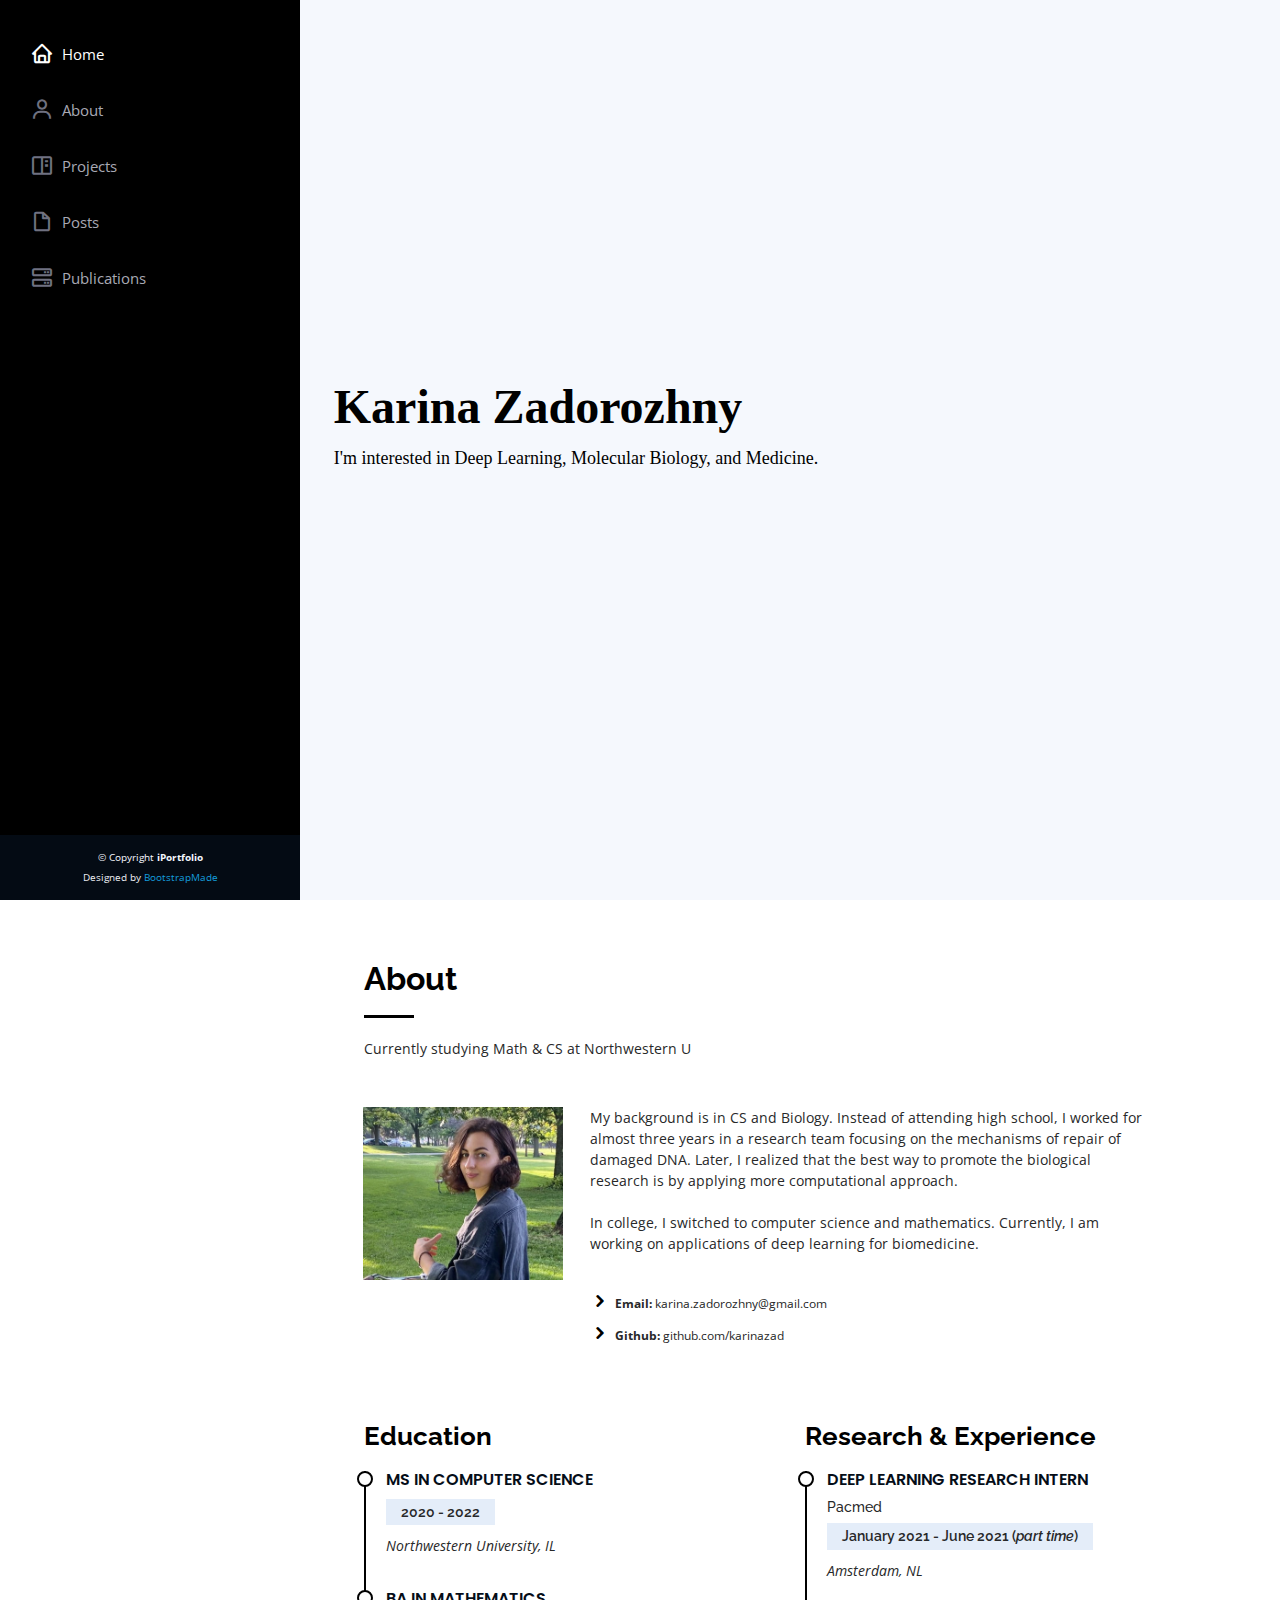
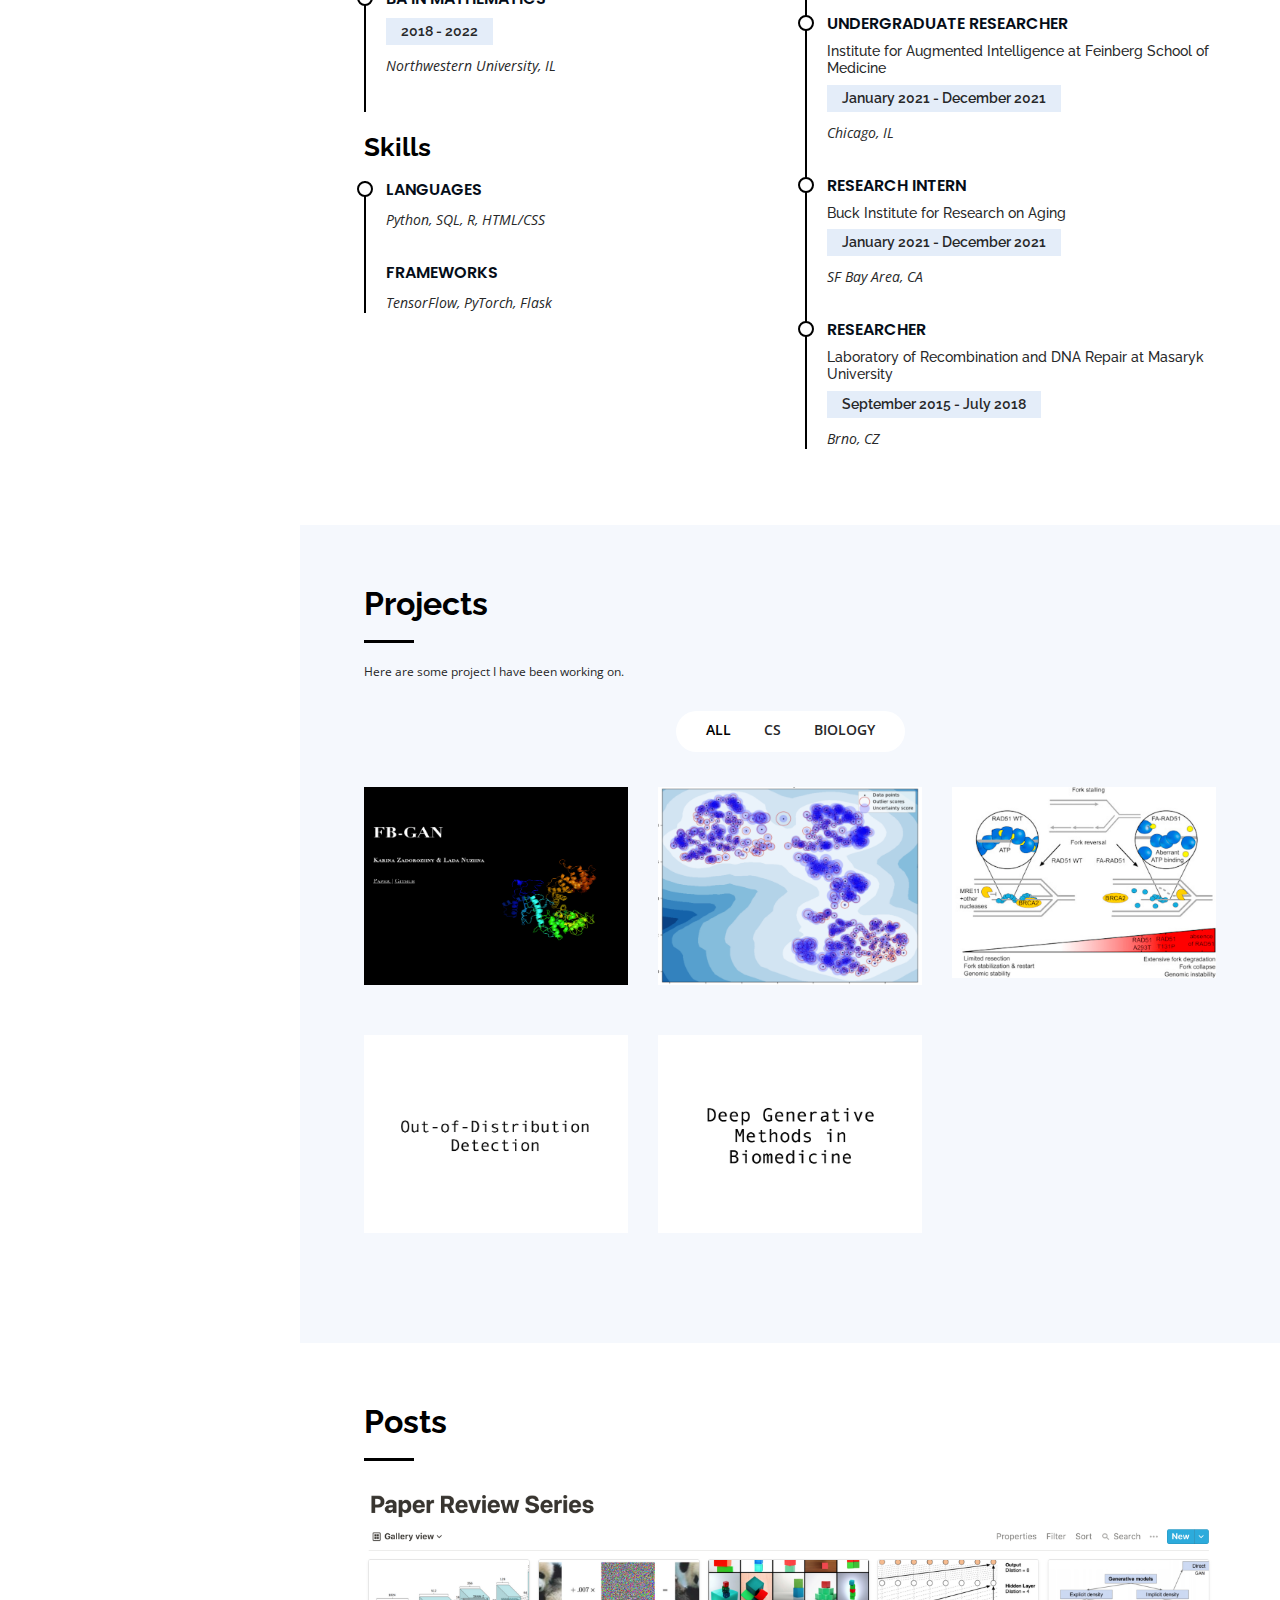
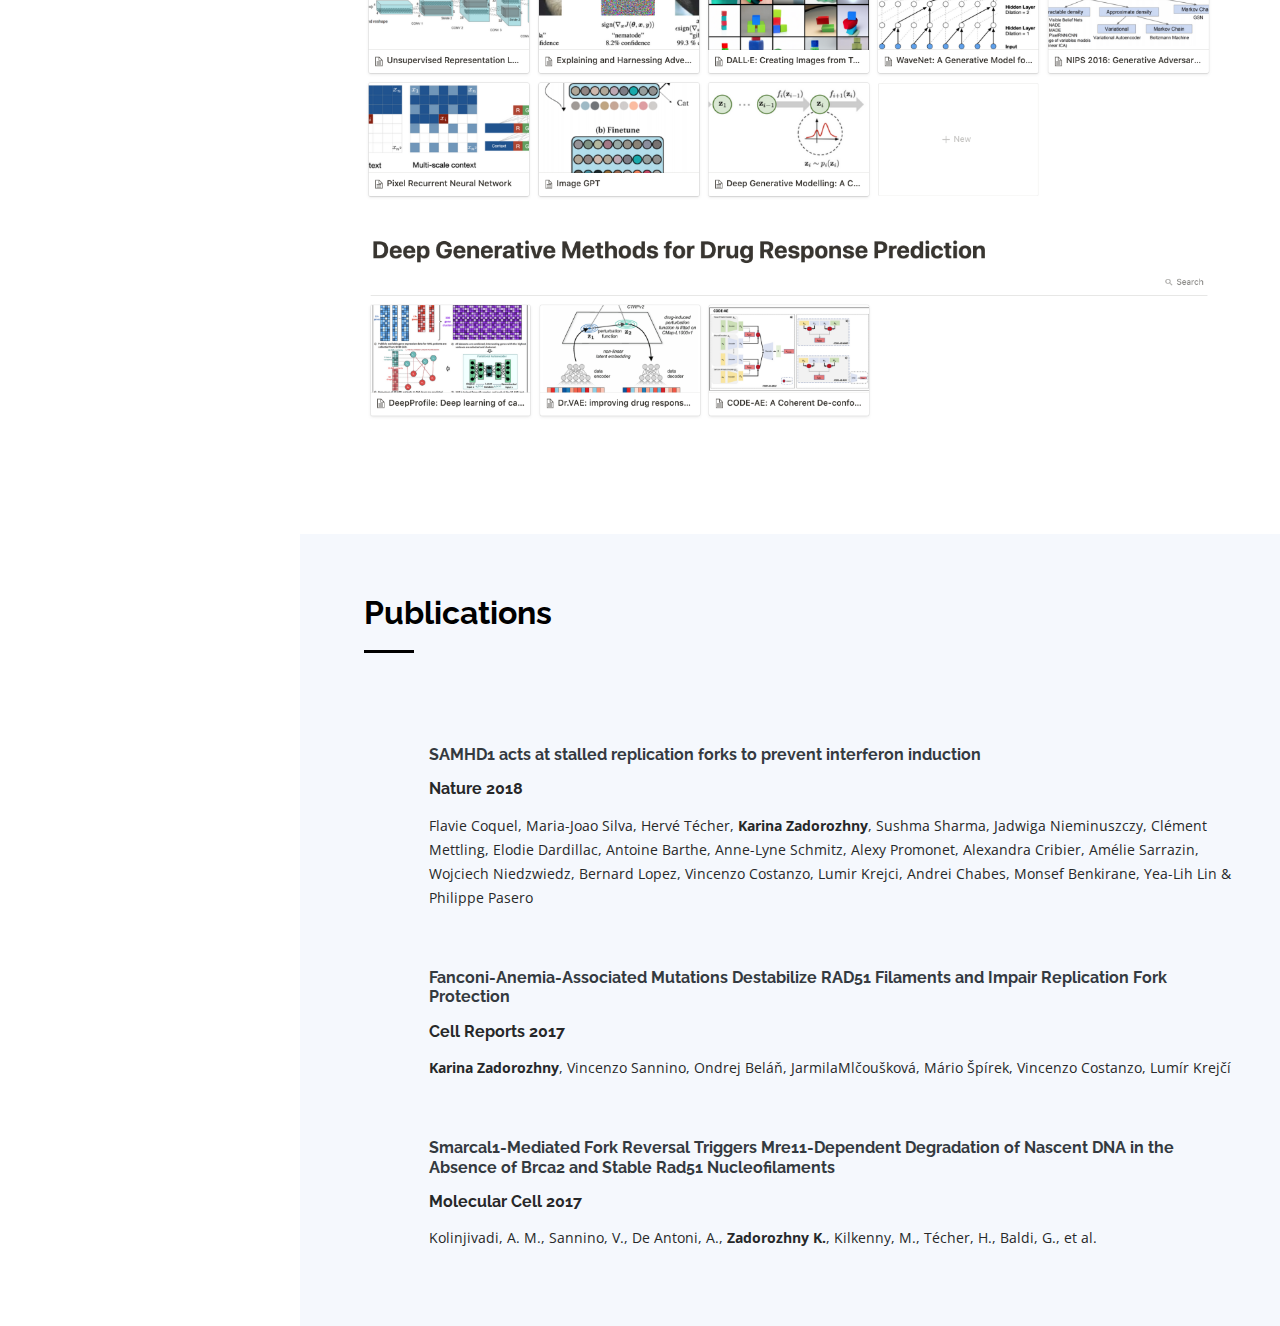
==== index.html @ 545fa2e1 "Update posts" ====
<!DOCTYPE html>
<html lang="en">

<head>
  <meta charset="utf-8">
  <meta content="width=device-width, initial-scale=1.0" name="viewport">

  <title>Karina Zadorozhny</title>
  <meta content="" name="description">
  <meta content="" name="keywords">

  <!-- Favicons -->
  <link href="assets/img/favicon.png" rel="icon">
  <link href="assets/img/apple-touch-icon.png" rel="apple-touch-icon">

  <!-- Google Fonts -->
  <link href="https://fonts.googleapis.com/css?family=Open+Sans:300,300i,400,400i,600,600i,700,700i|Raleway:300,300i,400,400i,500,500i,600,600i,700,700i|Poppins:300,300i,400,400i,500,500i,600,600i,700,700i" rel="stylesheet">

  <!-- Vendor CSS Files -->
  <link href="assets/vendor/bootstrap/css/bootstrap.min.css" rel="stylesheet">
  <link href="assets/vendor/icofont/icofont.min.css" rel="stylesheet">
  <link href="assets/vendor/boxicons/css/boxicons.min.css" rel="stylesheet">
  <link href="assets/vendor/venobox/venobox.css" rel="stylesheet">
  <link href="assets/vendor/owl.carousel/assets/owl.carousel.min.css" rel="stylesheet">
  <link href="assets/vendor/aos/aos.css" rel="stylesheet">

  <!-- Template Main CSS File -->
  <link href="assets/css/style.css" rel="stylesheet">

  <!-- =======================================================
  * Template Name: iPortfolio - v1.5.1
  * Template URL: https://bootstrapmade.com/iportfolio-bootstrap-portfolio-websites-template/
  * Author: BootstrapMade.com
  * License: https://bootstrapmade.com/license/
  ======================================================== -->
</head>

<body>

  <!-- ======= Mobile nav toggle button ======= -->
  <button type="button" class="mobile-nav-toggle d-xl-none"><i class="icofont-navigation-menu"></i></button>

  <!-- ======= Header ======= -->
  <header id="header">
    <div class="d-flex flex-column">

      <nav class="nav-menu">
        <ul>
          <li class="active"><a href="index.html"><i class="bx bx-home"></i> <span>Home</span></a></li>
          <li><a href="#about"><i class="bx bx-user"></i> <span>About</span></a></li>
          <li><a href="#portfolio"><i class="bx bx-book-content"></i> Projects</a></li>
          <li><a href="#posts"><i class="bx bx-file-blank"></i> <span>Posts</span></a></li>
          <li><a href="#services"><i class="bx bx-server"></i> Publications</a></li>

        </ul>
      </nav><!-- .nav-menu -->
      <button type="button" class="mobile-nav-toggle d-xl-none"><i class="icofont-navigation-menu"></i></button>

    </div>
  </header><!-- End Header -->

  <!-- ======= Hero Section ======= -->
  <section id="hero" class="d-flex flex-column justify-content-center align-items-center">
    <div class="hero-container">
      <h1>Karina Zadorozhny </h1>
      <p>I'm interested in Deep Learning, Molecular Biology, and Medicine.</p>
    </div>
  </section><!-- End Hero -->

  <main id="main">

    <!-- ======= About Section ======= -->
    <section id="about" class="about">
      <div class="container">

        <div class="section-title">
          <h2>About</h2>
          <p>Currently studying Math & CS at Northwestern U</p>
         <br>

        </div>

        <div class="row">
          <div class="col-lg-0" >
            <img src="assets/img/profile-img.jpg" class=" img-medium" alt="" width="350px">
          </div>

          <div class="col-lg-8 pt-0 pt-lg-0 content" >
           <p>
            My background is in CS and Biology.
             Instead of attending high school, I worked for almost three years in a research team focusing
            on the mechanisms of repair of damaged DNA. Later, I realized that the best way to promote the biological
            research is by applying more computational approach.
            <br>
              <br>
            In college, I switched to computer science and mathematics. Currently, I am working on
            applications of deep learning for biomedicine.

              <br>
             <br>
          </p>
            <div class="row">
              <div class="col-lg-6">
                <ul>
                  <li><i class="icofont-rounded-right"></i> <strong>Email:</strong>  karina.zadorozhny@gmail.com</li>
                  <li><i class="icofont-rounded-right"></i> <strong>Github:</strong>  github.com/karinazad</li>
<!--                  <li><i class="icofont-rounded-right"></i> <strong>Linkedin:</strong>  linkedin.com/in/karina-zadorozhny/</li>-->
                </ul>
              </div>

            </div>

          </div>
        </div>

      </div>


    <!-- ======= Resume Section ======= -->
<!--    <section id="resume" class="resume">-->
      <div class="container resume" >

        <div class="section-title">
<!--          <h2>Resume</h2>-->
        </div>

        <div class="row">
          <div class="col-lg-6" >

            <h3 class="resume-title">Education</h3>
            <div class="resume-item">
              <h4>MS in Computer Science</h4>
              <h5>2020 - 2022</h5>
              <p><em>Northwestern University, IL</em></p>
            </div>

            <div class="resume-item">
              <h4>BA in Mathematics</h4>
              <h5>2018 - 2022</h5>
              <p><em>Northwestern University, IL</em></p>
            </div>

            <h3 class="resume-title">Skills</h3>
            <div class="resume-item">
              <h4>Languages</h4>
              <p><em>Python, SQL, R, HTML/CSS</em></p>
              <br>
              <h4>Frameworks</h4>
              <p><em>TensorFlow, PyTorch, Flask</em></p>
            </div>

          </div>
          <div class="col-lg-6" data-aos-delay="100">
            <h3 class="resume-title">Research & Experience</h3>
            <div class="resume-item">
              <h4>Deep Learning Research Intern</h4>
              <h6>Pacmed</h6>
              <h5>January 2021 - June 2021 (<i>part time</i>)</h5>
              <p><em>Amsterdam, NL </em></p>
              <ul>
<!--                <li>ion of the graphic, layout, and production communication materials</li>-->
              </ul>
            </div>
            <div class="resume-item">
              <h4>Undergraduate Researcher</h4>
              <h6>Institute for Augmented Intelligence at Feinberg School of Medicine</h6>
              <h5>January 2021 - December 2021</h5>
               <p><em>Chicago, IL </em></p>
              <ul>
<!--                <li>Developed numerous marketing programs (logos, brochures,infographics, presentations, and advertisements).</li>-->
              </ul>
            </div>

            <div class="resume-item">
              <h4>Research Intern</h4>
              <h6>Buck Institute for Research on Aging</h6>
              <h5>January 2021 - December 2021</h5>
               <p><em>SF Bay Area, CA </em></p>
              <ul>
<!--                <li>Developed numerous marketing programs (logos, brochures,infographics, presentations, and advertisements).</li>-->
              </ul>
            </div>

            <div class="resume-item">
              <h4>Researcher</h4>
              <h6>Laboratory of Recombination and DNA Repair at Masaryk University</h6>
              <h5>September 2015 - July 2018</h5>
               <p><em>Brno, CZ </em></p>

            </div>

          </div>
        </div>

      </div>
<!--    </section>&lt;!&ndash; End Resume Section &ndash;&gt;-->

    </section><!-- End About Section -->


    <!-- ======= Portfolio Section ======= -->
    <section id="portfolio" class="portfolio section-bg">
      <div class="container">

        <div class="section-title">
          <h2>Projects</h2>
          <p>Here are some project I have been working on.</p>
        </div>

        <div class="row" >
          <div class="col-lg-12 d-flex justify-content-center">
            <ul id="portfolio-flters">
              <li data-filter="*" class="filter-active">All</li>
              <li data-filter=".filter-cs">CS</li>
              <li data-filter=".filter-bio">Biology</li>
            </ul>
          </div>
        </div>

        <div class="row portfolio-container"  data-aos-delay="100">

          <div class="col-lg-4 col-md-6 portfolio-item filter-cs">
            <div class="portfolio-wrap">
              <img src="assets/img/portfolio/portfolio-1.jpg" class="img-fluid" alt="">
              <div class="portfolio-links">
                <a href="projects/project-1.html" title="More Details"><i class="bx bx-plus"></i></a>
              </div>
            </div>
          </div>

          <div class="col-lg-4 col-md-6 portfolio-item filter-cs">
            <div class="portfolio-wrap">
              <img src="assets/img/portfolio/portfolio-2.jpg" class="img-fluid" alt="">
              <div class="portfolio-links">
                <a href="projects/project-WIP.html" title="More Details"><i class="bx bx-plus"></i></a>
              </div>
            </div>
          </div>

          <div class="col-lg-4 col-md-6 portfolio-item filter-bio">
            <div class="portfolio-wrap">
              <img src="assets/img/portfolio/portfolio-3.jpg" class="img-fluid" alt="">
              <div class="portfolio-links">
                <a href="projects/project-3.html" title="More Details"><i class="bx bx-plus"></i></a>
              </div>
            </div>
          </div>

          <div class="col-lg-4 col-md-6 portfolio-item filter-cs">
            <div class="portfolio-wrap">
              <img src="assets/img/portfolio/portfolio-4.jpg" class="img-fluid" alt="">
              <div class="portfolio-links">
                <a href="projects/project-WIP.html" title="More Details"><i class="bx bx-plus"></i></a>
              </div>
            </div>
          </div>


            <div class="col-lg-4 col-md-6 portfolio-item filter-cs">
            <div class="portfolio-wrap">
              <img src="assets/img/portfolio/portfolio-5.jpg" class="img-fluid" alt="">
              <div class="portfolio-links">
                <a href="projects/project-WIP.html" title="More Details"><i class="bx bx-plus"></i></a>
              </div>
            </div>
          </div>



        </div>

      </div>
    </section><!-- End Portfolio Section -->


        <!-- ======= Posts Section ======= -->
    <section id="posts" class="section">
      <div class="container">
        <div class="section-title">
          <h2>Posts</h2>
          <a href="https://www.notion.so/Posts-e611e365811a46b6a7e564d1db19c9ec">
            <img src="assets/img/posts.jpg" width="100%">
          <img src="assets/img/posts-2.jpg" width="100%"></a>

        </div>





      </div>
    </section><!-- End Posts Section -->


    <!-- ======= Services Section ======= -->
    <section id="services" class="services section-bg">
      <div class="container">

        <div class="section-title">
          <h2>Publications</h2>
        </div>

        <div class="row">
        <div>
            <h4 class="title"><a href="https://www.nature.com/articles/s41586-018-0050-1">
              SAMHD1 acts at stalled replication forks to prevent interferon induction</a></h4>
          <h4 class="title">Nature 2018</h4>
          <p class="description">Flavie Coquel, Maria-Joao Silva, Hervé Técher, <b> Karina Zadorozhny</b>,
            Sushma Sharma, Jadwiga Nieminuszczy, Clément Mettling, Elodie Dardillac,
            Antoine Barthe, Anne-Lyne Schmitz, Alexy Promonet, Alexandra Cribier,
            Amélie Sarrazin, Wojciech Niedzwiedz, Bernard Lopez, Vincenzo Costanzo,
            Lumir Krejci, Andrei Chabes, Monsef Benkirane, Yea-Lih Lin & Philippe Pasero</p>
        </div>
        </div>

         <div class="row">
          <div>
            <h4 class="title"><a href="https://www.sciencedirect.com/science/article/pii/S2211124717313529">
              Fanconi-Anemia-Associated Mutations Destabilize RAD51 Filaments and Impair Replication Fork Protection
            </a>
              <h4 class="title" >Cell Reports 2017</h4>
              <p class="description">
                <b>Karina Zadorozhny</b>, Vincenzo Sannino, Ondrej Beláň,
                JarmilaMlčoušková, Mário Špírek, Vincenzo Costanzo, Lumír Krejčí
              </p>
            </h4>
          </div>
          </div>

         <div class="row">
          <div>
            <h4 class="title"><a href="https://www.sciencedirect.com/science/article/pii/S1097276517304951">
            Smarcal1-Mediated Fork Reversal Triggers Mre11-Dependent Degradation of Nascent DNA in the Absence of Brca2 and Stable Rad51 Nucleofilaments            </a>
              <h4 class="title" >Molecular Cell 2017</h4>
              <p class="description">
                Kolinjivadi, A. M.,
                Sannino, V., De Antoni, A., <b> Zadorozhny K.</b>, Kilkenny, M., Técher, H., Baldi, G., et al.
              </p>
            </h4>
          </div>
          </div>

      </div>

    </section><!-- End Services Section -->




  </main><!-- End #main -->

  <!-- ======= Footer ======= -->
  <footer id="footer">
    <div class="container">
      <div class="copyright">
        &copy; Copyright <strong><span>iPortfolio</span></strong>
      </div>
      <div class="credits">
        <!-- All the links in the footer should remain intact. -->
        <!-- You can delete the links only if you purchased the pro version. -->
        <!-- Licensing information: https://bootstrapmade.com/license/ -->
        <!-- Purchase the pro version with working PHP/AJAX contact form: https://bootstrapmade.com/iportfolio-bootstrap-portfolio-websites-template/ -->
        Designed by <a href="https://bootstrapmade.com/">BootstrapMade</a>
      </div>
    </div>
  </footer><!-- End  Footer -->

  <a href="#" class="back-to-top"><i class="icofont-simple-up"></i></a>

  <!-- Vendor JS Files -->
  <script src="assets/vendor/jquery/jquery.min.js"></script>
  <script src="assets/vendor/bootstrap/js/bootstrap.bundle.min.js"></script>
  <script src="assets/vendor/jquery.easing/jquery.easing.min.js"></script>
  <script src="assets/vendor/php-email-form/validate.js"></script>
  <script src="assets/vendor/waypoints/jquery.waypoints.min.js"></script>
  <script src="assets/vendor/counterup/counterup.min.js"></script>
  <script src="assets/vendor/isotope-layout/isotope.pkgd.min.js"></script>
  <script src="assets/vendor/venobox/venobox.min.js"></script>
  <script src="assets/vendor/owl.carousel/owl.carousel.min.js"></script>
  <script src="assets/vendor/typed.js/typed.min.js"></script>
  <script src="assets/vendor/aos/aos.js"></script>

  <!-- Template Main JS File -->
  <script src="assets/js/main.js"></script>

</body>

</html>
---- assets/vendor/venobox/venobox.css ----
/* ------ venobox.css --------*/
.vbox-overlay *, .vbox-overlay *:before, .vbox-overlay *:after{
    -webkit-backface-visibility: hidden;
    -webkit-box-sizing:border-box;
    -moz-box-sizing:border-box;
    box-sizing:border-box;
}
.vbox-overlay * { 
    -webkit-backface-visibility: visible;
    backface-visibility: visible;
}
.vbox-overlay{
    display: -webkit-flex;
    display: flex;
    -webkit-flex-direction: column;
    flex-direction: column;
    -webkit-justify-content: center;
    justify-content: center;
    -webkit-align-items: center;
    align-items: center;
    position: fixed;
    left: 0;
    top: 0;
    bottom: 0;
    right: 0;
    z-index: 999999;
}

/* ----- navigation ----- */
.vbox-title{
    width: 100%;
    height: 40px;
    float: left;
    text-align: center;
    line-height: 28px;
    font-size: 12px;
    padding: 6px 50px;
    overflow: hidden;
    position: fixed;
    display: none;
    left: 0;
    z-index: 89;
}
.vbox-close{
    cursor: pointer;
    position: fixed;
    top: -1px;
    right: 0;
    width: 50px;
    height: 40px;
    padding: 6px;
    display: block;
    background-position:10px center;
    overflow: hidden;
    font-size: 24px;
    line-height: 1;
    text-align: center;
    z-index: 99;
}
.vbox-left{
    cursor: pointer;
    position: fixed;
    left: 0;
    height: 40px;
    overflow: hidden;
    line-height: 28px;
    font-size: 12px;
    z-index: 99;
    display: flex;
    align-items:center;
}
.vbox-num{
    display: inline-block;
    margin: 6px 0 6px 15px;
}
/* ----- Social share ----- */
.vbox-share{
    line-height: 28px;
    font-size: 12px;
    overflow: hidden;
    position: fixed;
    left: 0;
    z-index: 98;
    display: flex;
    align-items:center;
    justify-content: center;
    width: 100%;
    text-align: center;
}
.vbox-share svg{
    max-height: 28px;
    width: 28px;
    z-index: 10;
    margin-left: 12px;
    margin-top: 6px;
    margin-bottom: 6px;
    vertical-align: middle;
}


/* ----- navigation ARROWS ----- */
.vbox-next, .vbox-prev{
    position: fixed;
    top: 50%;
    margin-top: -15px;
    overflow: hidden;
    cursor: pointer;
    display: block;
    width: 45px;
    height: 45px;
    z-index: 99;
}
.vbox-next span, .vbox-prev span{
    position: relative;
    width: 20px;
    height: 20px;
    border: 2px solid transparent;
    border-top-color: #B6B6B6;
    border-right-color: #B6B6B6;
    text-indent: -100px;
    position: absolute;
    top: 8px;
    display: block;
}
.vbox-prev{
    left: 15px;
}
.vbox-next{
    right: 15px;
}
.vbox-prev span{
    left: 10px;
    -ms-transform: rotate(-135deg);
    -webkit-transform: rotate(-135deg);
    transform: rotate(-135deg);
}
.vbox-next span{
    -ms-transform: rotate(45deg);
    -webkit-transform: rotate(45deg);
    transform: rotate(45deg);
    right: 10px;
}
/* ------- inline window ------ */
.vbox-inline{
    width: 420px;
    height: 315px;
    height: 70vh;
    padding: 10px;
    background: #fff;
    margin: 0 auto;
    overflow: auto;
    text-align: left;
}
/* ------- Video & iFrames window ------ */
.venoframe{
    max-width: 100%;
    width: 100%;
    border: none;
    width: 100%;
    height: 260px;
    height: 70vh;
}
.venoframe.vbvid{
    height: 260px;
}
@media (min-width: 768px) {
    .venoframe, .vbox-inline{
        width: 90%;
        height: 360px;
        height: 70vh;
    }
    .venoframe.vbvid{
        width: 640px;
        height: 360px;
    }
}
@media (min-width: 992px) {
    .venoframe, .vbox-inline{
        max-width: 1200px;
        width: 80%;
        height: 540px;
        height: 70vh;
    }
    .venoframe.vbvid{
        width: 960px;
        height: 540px;
    }
}
/* 
Please do NOT edit this part! 
or at least read this note: http://i.imgur.com/7C0ws9e.gif
*/
.vbox-open{
    overflow: hidden;
}
.vbox-container{
    position: absolute;
    left: 0;
    right: 0;
    top: 0;
    bottom: 0;
    overflow-x: hidden;
    overflow-y: scroll;
    overflow-scrolling: touch;
    -webkit-overflow-scrolling: touch;
    z-index: 20;
    max-height: 100%;

}

.vbox-content{
    text-align: center;
    float: left;
    width: 100%;
    position: relative;
    overflow: hidden;
    padding: 20px 4%;
}
.vbox-container img{
    max-width: 100%;
    height: auto;
}
.vbox-figlio{
    box-shadow: 0 0 12px rgba(0,0,0,0.19), 0 6px 6px rgba(0,0,0,0.23);
    max-width: 100%;
    text-align: initial;
}
img.vbox-figlio{
    -webkit-user-select: none;
-khtml-user-select: none;
-moz-user-select: none;
-o-user-select: none;
user-select: none;
}
.vbox-content.swipe-left{
    margin-left: -200px !important;
}
.vbox-content.swipe-right{
    margin-left: 200px !important;
}
.vbox-animated{
    webkit-transition: margin 300ms ease-out;
    transition: margin 300ms ease-out;
}

/* ---------- preloader ----------
 * SPINKIT 
 * http://tobiasahlin.com/spinkit/
-------------------------------- */
.sk-double-bounce,.sk-rotating-plane{width:40px;height:40px;margin:40px auto}.sk-rotating-plane{background-color:#333;-webkit-animation:sk-rotatePlane 1.2s infinite ease-in-out;animation:sk-rotatePlane 1.2s infinite ease-in-out}@-webkit-keyframes sk-rotatePlane{0%{-webkit-transform:perspective(120px) rotateX(0) rotateY(0);transform:perspective(120px) rotateX(0) rotateY(0)}50%{-webkit-transform:perspective(120px) rotateX(-180.1deg) rotateY(0);transform:perspective(120px) rotateX(-180.1deg) rotateY(0)}100%{-webkit-transform:perspective(120px) rotateX(-180deg) rotateY(-179.9deg);transform:perspective(120px) rotateX(-180deg) rotateY(-179.9deg)}}@keyframes sk-rotatePlane{0%{-webkit-transform:perspective(120px) rotateX(0) rotateY(0);transform:perspective(120px) rotateX(0) rotateY(0)}50%{-webkit-transform:perspective(120px) rotateX(-180.1deg) rotateY(0);transform:perspective(120px) rotateX(-180.1deg) rotateY(0)}100%{-webkit-transform:perspective(120px) rotateX(-180deg) rotateY(-179.9deg);transform:perspective(120px) rotateX(-180deg) rotateY(-179.9deg)}}.sk-double-bounce{position:relative}.sk-double-bounce .sk-child{width:100%;height:100%;border-radius:50%;background-color:#333;opacity:.6;position:absolute;top:0;left:0;-webkit-animation:sk-doubleBounce 2s infinite ease-in-out;animation:sk-doubleBounce 2s infinite ease-in-out}.sk-chasing-dots .sk-child,.sk-spinner-pulse,.sk-three-bounce .sk-child{background-color:#333;border-radius:100%}.sk-double-bounce .sk-double-bounce2{-webkit-animation-delay:-1s;animation-delay:-1s}@-webkit-keyframes sk-doubleBounce{0%,100%{-webkit-transform:scale(0);transform:scale(0)}50%{-webkit-transform:scale(1);transform:scale(1)}}@keyframes sk-doubleBounce{0%,100%{-webkit-transform:scale(0);transform:scale(0)}50%{-webkit-transform:scale(1);transform:scale(1)}}.sk-wave{margin:40px auto;width:50px;height:40px;text-align:center;font-size:10px}.sk-wave .sk-rect{background-color:#333;height:100%;width:6px;display:inline-block;-webkit-animation:sk-waveStretchDelay 1.2s infinite ease-in-out;animation:sk-waveStretchDelay 1.2s infinite ease-in-out}.sk-wave .sk-rect1{-webkit-animation-delay:-1.2s;animation-delay:-1.2s}.sk-wave .sk-rect2{-webkit-animation-delay:-1.1s;animation-delay:-1.1s}.sk-wave .sk-rect3{-webkit-animation-delay:-1s;animation-delay:-1s}.sk-wave .sk-rect4{-webkit-animation-delay:-.9s;animation-delay:-.9s}.sk-wave .sk-rect5{-webkit-animation-delay:-.8s;animation-delay:-.8s}@-webkit-keyframes sk-waveStretchDelay{0%,100%,40%{-webkit-transform:scaleY(.4);transform:scaleY(.4)}20%{-webkit-transform:scaleY(1);transform:scaleY(1)}}@keyframes sk-waveStretchDelay{0%,100%,40%{-webkit-transform:scaleY(.4);transform:scaleY(.4)}20%{-webkit-transform:scaleY(1);transform:scaleY(1)}}.sk-wandering-cubes{margin:40px auto;width:40px;height:40px;position:relative}.sk-wandering-cubes .sk-cube{background-color:#333;width:10px;height:10px;position:absolute;top:0;left:0;-webkit-animation:sk-wanderingCube 1.8s ease-in-out -1.8s infinite both;animation:sk-wanderingCube 1.8s ease-in-out -1.8s infinite both}.sk-chasing-dots,.sk-spinner-pulse{width:40px;height:40px;margin:40px auto}.sk-wandering-cubes .sk-cube2{-webkit-animation-delay:-.9s;animation-delay:-.9s}@-webkit-keyframes sk-wanderingCube{0%{-webkit-transform:rotate(0);transform:rotate(0)}25%{-webkit-transform:translateX(30px) rotate(-90deg) scale(.5);transform:translateX(30px) rotate(-90deg) scale(.5)}50%{-webkit-transform:translateX(30px) translateY(30px) rotate(-179deg);transform:translateX(30px) translateY(30px) rotate(-179deg)}50.1%{-webkit-transform:translateX(30px) translateY(30px) rotate(-180deg);transform:translateX(30px) translateY(30px) rotate(-180deg)}75%{-webkit-transform:translateX(0) translateY(30px) rotate(-270deg) scale(.5);transform:translateX(0) translateY(30px) rotate(-270deg) scale(.5)}100%{-webkit-transform:rotate(-360deg);transform:rotate(-360deg)}}@keyframes sk-wanderingCube{0%{-webkit-transform:rotate(0);transform:rotate(0)}25%{-webkit-transform:translateX(30px) rotate(-90deg) scale(.5);transform:translateX(30px) rotate(-90deg) scale(.5)}50%{-webkit-transform:translateX(30px) translateY(30px) rotate(-179deg);transform:translateX(30px) translateY(30px) rotate(-179deg)}50.1%{-webkit-transform:translateX(30px) translateY(30px) rotate(-180deg);transform:translateX(30px) translateY(30px) rotate(-180deg)}75%{-webkit-transform:translateX(0) translateY(30px) rotate(-270deg) scale(.5);transform:translateX(0) translateY(30px) rotate(-270deg) scale(.5)}100%{-webkit-transform:rotate(-360deg);transform:rotate(-360deg)}}.sk-spinner-pulse{-webkit-animation:sk-pulseScaleOut 1s infinite ease-in-out;animation:sk-pulseScaleOut 1s infinite ease-in-out}@-webkit-keyframes sk-pulseScaleOut{0%{-webkit-transform:scale(0);transform:scale(0)}100%{-webkit-transform:scale(1);transform:scale(1);opacity:0}}@keyframes sk-pulseScaleOut{0%{-webkit-transform:scale(0);transform:scale(0)}100%{-webkit-transform:scale(1);transform:scale(1);opacity:0}}.sk-chasing-dots{position:relative;text-align:center;-webkit-animation:sk-chasingDotsRotate 2s infinite linear;animation:sk-chasingDotsRotate 2s infinite linear}.sk-chasing-dots .sk-child{width:60%;height:60%;display:inline-block;position:absolute;top:0;-webkit-animation:sk-chasingDotsBounce 2s infinite ease-in-out;animation:sk-chasingDotsBounce 2s infinite ease-in-out}.sk-chasing-dots .sk-dot2{top:auto;bottom:0;-webkit-animation-delay:-1s;animation-delay:-1s}@-webkit-keyframes sk-chasingDotsRotate{100%{-webkit-transform:rotate(360deg);transform:rotate(360deg)}}@keyframes sk-chasingDotsRotate{100%{-webkit-transform:rotate(360deg);transform:rotate(360deg)}}@-webkit-keyframes sk-chasingDotsBounce{0%,100%{-webkit-transform:scale(0);transform:scale(0)}50%{-webkit-transform:scale(1);transform:scale(1)}}@keyframes sk-chasingDotsBounce{0%,100%{-webkit-transform:scale(0);transform:scale(0)}50%{-webkit-transform:scale(1);transform:scale(1)}}.sk-three-bounce{margin:40px auto;width:80px;text-align:center}.sk-three-bounce .sk-child{width:20px;height:20px;display:inline-block;-webkit-animation:sk-three-bounce 1.4s ease-in-out 0s infinite both;animation:sk-three-bounce 1.4s ease-in-out 0s infinite both}.sk-circle .sk-child:before,.sk-fading-circle .sk-circle:before{display:block;border-radius:100%;content:'';background-color:#333}.sk-three-bounce .sk-bounce1{-webkit-animation-delay:-.32s;animation-delay:-.32s}.sk-three-bounce .sk-bounce2{-webkit-animation-delay:-.16s;animation-delay:-.16s}@-webkit-keyframes sk-three-bounce{0%,100%,80%{-webkit-transform:scale(0);transform:scale(0)}40%{-webkit-transform:scale(1);transform:scale(1)}}@keyframes sk-three-bounce{0%,100%,80%{-webkit-transform:scale(0);transform:scale(0)}40%{-webkit-transform:scale(1);transform:scale(1)}}.sk-circle{margin:40px auto;width:40px;height:40px;position:relative}.sk-circle .sk-child{width:100%;height:100%;position:absolute;left:0;top:0}.sk-circle .sk-child:before{margin:0 auto;width:15%;height:15%;-webkit-animation:sk-circleBounceDelay 1.2s infinite ease-in-out both;animation:sk-circleBounceDelay 1.2s infinite ease-in-out both}.sk-circle .sk-circle2{-webkit-transform:rotate(30deg);-ms-transform:rotate(30deg);transform:rotate(30deg)}.sk-circle .sk-circle3{-webkit-transform:rotate(60deg);-ms-transform:rotate(60deg);transform:rotate(60deg)}.sk-circle .sk-circle4{-webkit-transform:rotate(90deg);-ms-transform:rotate(90deg);transform:rotate(90deg)}.sk-circle .sk-circle5{-webkit-transform:rotate(120deg);-ms-transform:rotate(120deg);transform:rotate(120deg)}.sk-circle .sk-circle6{-webkit-transform:rotate(150deg);-ms-transform:rotate(150deg);transform:rotate(150deg)}.sk-circle .sk-circle7{-webkit-transform:rotate(180deg);-ms-transform:rotate(180deg);transform:rotate(180deg)}.sk-circle .sk-circle8{-webkit-transform:rotate(210deg);-ms-transform:rotate(210deg);transform:rotate(210deg)}.sk-circle .sk-circle9{-webkit-transform:rotate(240deg);-ms-transform:rotate(240deg);transform:rotate(240deg)}.sk-circle .sk-circle10{-webkit-transform:rotate(270deg);-ms-transform:rotate(270deg);transform:rotate(270deg)}.sk-circle .sk-circle11{-webkit-transform:rotate(300deg);-ms-transform:rotate(300deg);transform:rotate(300deg)}.sk-circle .sk-circle12{-webkit-transform:rotate(330deg);-ms-transform:rotate(330deg);transform:rotate(330deg)}.sk-circle .sk-circle2:before{-webkit-animation-delay:-1.1s;animation-delay:-1.1s}.sk-circle .sk-circle3:before{-webkit-animation-delay:-1s;animation-delay:-1s}.sk-circle .sk-circle4:before{-webkit-animation-delay:-.9s;animation-delay:-.9s}.sk-circle .sk-circle5:before{-webkit-animation-delay:-.8s;animation-delay:-.8s}.sk-circle .sk-circle6:before{-webkit-animation-delay:-.7s;animation-delay:-.7s}.sk-circle .sk-circle7:before{-webkit-animation-delay:-.6s;animation-delay:-.6s}.sk-circle .sk-circle8:before{-webkit-animation-delay:-.5s;animation-delay:-.5s}.sk-circle .sk-circle9:before{-webkit-animation-delay:-.4s;animation-delay:-.4s}.sk-circle .sk-circle10:before{-webkit-animation-delay:-.3s;animation-delay:-.3s}.sk-circle .sk-circle11:before{-webkit-animation-delay:-.2s;animation-delay:-.2s}.sk-circle .sk-circle12:before{-webkit-animation-delay:-.1s;animation-delay:-.1s}@-webkit-keyframes sk-circleBounceDelay{0%,100%,80%{-webkit-transform:scale(0);transform:scale(0)}40%{-webkit-transform:scale(1);transform:scale(1)}}@keyframes sk-circleBounceDelay{0%,100%,80%{-webkit-transform:scale(0);transform:scale(0)}40%{-webkit-transform:scale(1);transform:scale(1)}}.sk-cube-grid{width:40px;height:40px;margin:40px auto}.sk-cube-grid .sk-cube{width:33.33%;height:33.33%;background-color:#333;float:left;-webkit-animation:sk-cubeGridScaleDelay 1.3s infinite ease-in-out;animation:sk-cubeGridScaleDelay 1.3s infinite ease-in-out}.sk-cube-grid .sk-cube1{-webkit-animation-delay:.2s;animation-delay:.2s}.sk-cube-grid .sk-cube2{-webkit-animation-delay:.3s;animation-delay:.3s}.sk-cube-grid .sk-cube3{-webkit-animation-delay:.4s;animation-delay:.4s}.sk-cube-grid .sk-cube4{-webkit-animation-delay:.1s;animation-delay:.1s}.sk-cube-grid .sk-cube5{-webkit-animation-delay:.2s;animation-delay:.2s}.sk-cube-grid .sk-cube6{-webkit-animation-delay:.3s;animation-delay:.3s}.sk-cube-grid .sk-cube7{-webkit-animation-delay:0ms;animation-delay:0ms}.sk-cube-grid .sk-cube8{-webkit-animation-delay:.1s;animation-delay:.1s}.sk-cube-grid .sk-cube9{-webkit-animation-delay:.2s;animation-delay:.2s}@-webkit-keyframes sk-cubeGridScaleDelay{0%,100%,70%{-webkit-transform:scale3D(1,1,1);transform:scale3D(1,1,1)}35%{-webkit-transform:scale3D(0,0,1);transform:scale3D(0,0,1)}}@keyframes sk-cubeGridScaleDelay{0%,100%,70%{-webkit-transform:scale3D(1,1,1);transform:scale3D(1,1,1)}35%{-webkit-transform:scale3D(0,0,1);transform:scale3D(0,0,1)}}.sk-fading-circle{margin:40px auto;width:40px;height:40px;position:relative}.sk-fading-circle .sk-circle{width:100%;height:100%;position:absolute;left:0;top:0}.sk-fading-circle .sk-circle:before{margin:0 auto;width:15%;height:15%;-webkit-animation:sk-circleFadeDelay 1.2s infinite ease-in-out both;animation:sk-circleFadeDelay 1.2s infinite ease-in-out both}.sk-fading-circle .sk-circle2{-webkit-transform:rotate(30deg);-ms-transform:rotate(30deg);transform:rotate(30deg)}.sk-fading-circle .sk-circle3{-webkit-transform:rotate(60deg);-ms-transform:rotate(60deg);transform:rotate(60deg)}.sk-fading-circle .sk-circle4{-webkit-transform:rotate(90deg);-ms-transform:rotate(90deg);transform:rotate(90deg)}.sk-fading-circle .sk-circle5{-webkit-transform:rotate(120deg);-ms-transform:rotate(120deg);transform:rotate(120deg)}.sk-fading-circle .sk-circle6{-webkit-transform:rotate(150deg);-ms-transform:rotate(150deg);transform:rotate(150deg)}.sk-fading-circle .sk-circle7{-webkit-transform:rotate(180deg);-ms-transform:rotate(180deg);transform:rotate(180deg)}.sk-fading-circle .sk-circle8{-webkit-transform:rotate(210deg);-ms-transform:rotate(210deg);transform:rotate(210deg)}.sk-fading-circle .sk-circle9{-webkit-transform:rotate(240deg);-ms-transform:rotate(240deg);transform:rotate(240deg)}.sk-fading-circle .sk-circle10{-webkit-transform:rotate(270deg);-ms-transform:rotate(270deg);transform:rotate(270deg)}.sk-fading-circle .sk-circle11{-webkit-transform:rotate(300deg);-ms-transform:rotate(300deg);transform:rotate(300deg)}.sk-fading-circle .sk-circle12{-webkit-transform:rotate(330deg);-ms-transform:rotate(330deg);transform:rotate(330deg)}.sk-fading-circle .sk-circle2:before{-webkit-animation-delay:-1.1s;animation-delay:-1.1s}.sk-fading-circle .sk-circle3:before{-webkit-animation-delay:-1s;animation-delay:-1s}.sk-fading-circle .sk-circle4:before{-webkit-animation-delay:-.9s;animation-delay:-.9s}.sk-fading-circle .sk-circle5:before{-webkit-animation-delay:-.8s;animation-delay:-.8s}.sk-fading-circle .sk-circle6:before{-webkit-animation-delay:-.7s;animation-delay:-.7s}.sk-fading-circle .sk-circle7:before{-webkit-animation-delay:-.6s;animation-delay:-.6s}.sk-fading-circle .sk-circle8:before{-webkit-animation-delay:-.5s;animation-delay:-.5s}.sk-fading-circle .sk-circle9:before{-webkit-animation-delay:-.4s;animation-delay:-.4s}.sk-fading-circle .sk-circle10:before{-webkit-animation-delay:-.3s;animation-delay:-.3s}.sk-fading-circle .sk-circle11:before{-webkit-animation-delay:-.2s;animation-delay:-.2s}.sk-fading-circle .sk-circle12:before{-webkit-animation-delay:-.1s;animation-delay:-.1s}@-webkit-keyframes sk-circleFadeDelay{0%,100%,39%{opacity:0}40%{opacity:1}}@keyframes sk-circleFadeDelay{0%,100%,39%{opacity:0}40%{opacity:1}}.sk-folding-cube{margin:40px auto;width:40px;height:40px;position:relative;-webkit-transform:rotateZ(45deg);transform:rotateZ(45deg)}.sk-folding-cube .sk-cube{float:left;width:50%;height:50%;position:relative;-webkit-transform:scale(1.1);-ms-transform:scale(1.1);transform:scale(1.1)}.sk-folding-cube .sk-cube:before{content:'';position:absolute;top:0;left:0;width:100%;height:100%;background-color:#333;-webkit-animation:sk-foldCubeAngle 2.4s infinite linear both;animation:sk-foldCubeAngle 2.4s infinite linear both;-webkit-transform-origin:100% 100%;-ms-transform-origin:100% 100%;transform-origin:100% 100%}.sk-folding-cube .sk-cube2{-webkit-transform:scale(1.1) rotateZ(90deg);transform:scale(1.1) rotateZ(90deg)}.sk-folding-cube .sk-cube3{-webkit-transform:scale(1.1) rotateZ(180deg);transform:scale(1.1) rotateZ(180deg)}.sk-folding-cube .sk-cube4{-webkit-transform:scale(1.1) rotateZ(270deg);transform:scale(1.1) rotateZ(270deg)}.sk-folding-cube .sk-cube2:before{-webkit-animation-delay:.3s;animation-delay:.3s}.sk-folding-cube .sk-cube3:before{-webkit-animation-delay:.6s;animation-delay:.6s}.sk-folding-cube .sk-cube4:before{-webkit-animation-delay:.9s;animation-delay:.9s}@-webkit-keyframes sk-foldCubeAngle{0%,10%{-webkit-transform:perspective(140px) rotateX(-180deg);transform:perspective(140px) rotateX(-180deg);opacity:0}25%,75%{-webkit-transform:perspective(140px) rotateX(0);transform:perspective(140px) rotateX(0);opacity:1}100%,90%{-webkit-transform:perspective(140px) rotateY(180deg);transform:perspective(140px) rotateY(180deg);opacity:0}}@keyframes sk-foldCubeAngle{0%,10%{-webkit-transform:perspective(140px) rotateX(-180deg);transform:perspective(140px) rotateX(-180deg);opacity:0}25%,75%{-webkit-transform:perspective(140px) rotateX(0);transform:perspective(140px) rotateX(0);opacity:1}100%,90%{-webkit-transform:perspective(140px) rotateY(180deg);transform:perspective(140px) rotateY(180deg);opacity:0}}
---- assets/css/style.css ----
/**
* Template Name: iPortfolio - v1.5.1
* Template URL: https://bootstrapmade.com/iportfolio-bootstrap-portfolio-websites-template/
* Author: BootstrapMade.com
* License: https://bootstrapmade.com/license/
*/

/*--------------------------------------------------------------
# General
--------------------------------------------------------------*/
body {
  font-family: "Open Sans", sans-serif;
  color: #272829;
  font-size:12px;
}

a {
  color: #149ddd;
}

a:hover {
  color: #37b3ed;
  text-decoration: none;
}

h1, h2, h3, h4, h5, h6 {
  font-family: "Raleway", sans-serif;
}

.h5 {
  font-size:14px;
}

.container{
  width: 90%;
}

.custom-link{
  font-size:16px;
  font-family: "Raleway", sans-serif;
}

.w50{
  width: 50%;
  margin-left:auto;
  margin-right:auto;
}

.img-medium{
  width: 200px;
  /*float: left;*/
  margin-left: 7%;
  margin-right: 10%;
}

/*--------------------------------------------------------------
# Back to top button
--------------------------------------------------------------*/
.back-to-top {
  position: fixed;
  display: none;
  width: 40px;
  height: 40px;
  border-radius: 50px;
  right: 15px;
  bottom: 15px;
  background: black;
  color: #fff;
  transition: display 0.5s ease-in-out;
  z-index: 99999;
}

.back-to-top i {
  font-size: 24px;
  position: absolute;
  top: 7px;
  left: 8px;
}

.back-to-top:hover {
  color: #fff;
  background: #2eafec;
  transition: background 0.2s ease-in-out;
}

/*--------------------------------------------------------------
# Header
--------------------------------------------------------------*/
#header {
  position: fixed;
  top: 0;
  left: 0;
  bottom: 0;
  width: 300px;
  transition: all ease-in-out 0.5s;
  z-index: 9997;
  transition: all 0.5s;
  padding: 0 15px;
  background: black;
  overflow-y: auto;
}

#header .profile img {
  margin: 15px auto;
  display: block;
  width: 120px;
  border: 8px solid #2c2f3f;
}

#header .profile h1 {
  font-size: 24px;
  margin: 0;
  padding: 0;
  font-weight: 600;
  -moz-text-align-last: center;
  text-align-last: center;
  font-family: "Poppins", sans-serif;
}

#header .profile h1 a, #header .profile h1 a:hover {
  color: #fff;
  text-decoration: none;
}

#header .profile .social-links a {
  font-size: 18px;
  display: inline-block;
  background: #212431;
  color: #fff;
  line-height: 1;
  padding: 8px 0;
  margin-right: 4px;
  border-radius: 50%;
  text-align: center;
  width: 36px;
  height: 36px;
  transition: 0.3s;
}

#header .profile .social-links a:hover {
  background: black;
  color: #fff;
  text-decoration: none;
}

#main {
  margin-left: 300px;
}

@media (max-width: 1199px) {
  #header {
    left: -300px;
  }
  #main {
    margin-left: 0;
  }
}

/*--------------------------------------------------------------
# Navigation Menu
--------------------------------------------------------------*/
/* Desktop Navigation */
.nav-menu {
  padding-top: 30px;
}

.nav-menu * {
  margin: 0;
  padding: 0;
  list-style: none;
}

.nav-menu > ul > li {
  position: relative;
  white-space: nowrap;
}

.nav-menu a {
  display: flex;
  align-items: center;
  color: #a8a9b4;
  padding: 12px 15px;
  margin-bottom: 8px;
  transition: 0.3s;
  font-size: 15px;
}

.nav-menu a i {
  font-size: 24px;
  padding-right: 8px;
  color: #6f7180;
}

.nav-menu a:hover, .nav-menu .active > a, .nav-menu li:hover > a {
  text-decoration: none;
  color: #fff;
}

.nav-menu a:hover i, .nav-menu .active > a i, .nav-menu li:hover > a i {
  color: white;
}

/* Mobile Navigation */
.mobile-nav-toggle {
  position: fixed;
  right: 15px;
  top: 15px;
  z-index: 9998;
  border: 0;
  background: none;
  font-size: 24px;
  transition: all 0.4s;
  outline: none !important;
  line-height: 1;
  cursor: pointer;
  text-align: right;
}

.mobile-nav-toggle i {
  color: darkgray;
}

.mobile-nav-active {
  overflow: hidden;
}

.mobile-nav-active #header {
  left: 0;
}

.mobile-nav-active .mobile-nav-toggle i {
  color: #fff;
}

/*--------------------------------------------------------------
# Hero Section
--------------------------------------------------------------*/
#hero {
  width: 90%;
  height: 100vh;
  /*background: url("../img/hero-bg.jpg") top center;*/
  /*background-size: cover;*/
}

#hero:before {
  content: "";
  background: #f5f8fd;
  position: absolute;
  bottom: 0;
  top: 0;
  left: 0;
  right: 0;
  /*z-index: 1;*/
}

#hero .hero-container {
  /*position: relative;*/
  z-index:2;
}

#hero h1 {
  margin: 0 0 10px 0;
  font-size: 48px;
  font-weight: 700;
  line-height: 56px;
  color: black;
  font-family: "Didot", serif;
}

#hero p {
  color: black;
  margin-bottom: 50px;
  font-size: 18px;
  font-family: "Didot", serif;
  /*font-family: "Poppins", sans-serif;*/
}

#hero p span {
  color: #fff;
  padding-bottom: 4px;
  letter-spacing: 1px;
  border-bottom: 3px solid black;
}



@media (min-width: 1024px) {
  #hero {
    background-attachment: fixed;
  }
}

@media (max-width: 768px) {
  #hero h1 {
    font-size: 28px;
    line-height: 36px;
  }
  #hero h2 {
    font-size: 18px;
    line-height: 24px;
    margin-bottom: 30px;
  }
}

/*--------------------------------------------------------------
# Sections General
--------------------------------------------------------------*/
section {
  padding: 60px 0;
  overflow: hidden;
}

.section-bg {
  background: #f5f8fd;
}

.section-title {
  padding-bottom: 30px;
}

.section-title h2 {
  font-size: 32px;
  font-weight: bold;
  margin-bottom: 20px;
  padding-bottom: 20px;
  position: relative;
  color: black;
}

.section-title h2::after {
  content: '';
  position: absolute;
  display: block;
  width: 50px;
  height: 3px;
  background: black;
  bottom: 0;
  left: 0;
}

.section-title p {
  margin-bottom: 0;
}

/*--------------------------------------------------------------
# About
--------------------------------------------------------------*/
.about p{
  font-size: 14px;
}

.about .content{
  margin-left: 3%;
}
.about .content h3 {
  font-weight: 700;
  font-size: 26px;
  color: black;
}

.about .content ul {
  list-style: none;
  padding: 0;
}

.about .content ul li {
  padding-bottom: 10px;
}

.about .content ul i {
  font-size: 20px;
  padding-right: 2px;
  color: black;
}

.about .content p:last-child {
  margin-bottom: 0;
}

/*--------------------------------------------------------------
# Resume
--------------------------------------------------------------*/
.resume .resume-title {
  font-size: 26px;
  font-weight: 700;
  margin-top: 20px;
  margin-bottom: 20px;
  color: black;
}

.resume .resume-item {
  padding: 0 0 20px 20px;
  margin-top: -2px;
  border-left: 2px solid black;
  position: relative;
}

.resume .resume-item h4 {
  line-height: 18px;
  font-size: 16px;
  font-weight: 600;
  text-transform: uppercase;
  font-family: "Poppins", sans-serif;
  color: #050d18;
  margin-bottom: 10px;
}

.resume .resume-item h5 {
  font-size: 14px;
  background: #e4edf9;
  padding: 5px 15px;
  display: inline-block;
  font-weight: 600;
  margin-bottom: 10px;
}

.resume .resume-item h6 {
  font-size: 14px;
}

.resume .resume-item ul {
  padding-left: 20px;
}

.resume .resume-item ul li {
  padding-bottom: 10px;
}

.resume .resume-item:last-child {
  padding-bottom: 0;
}

.resume .resume-item::before {
  content: "";
  position: absolute;
  width: 16px;
  height: 16px;
  border-radius: 50px;
  left: -9px;
  top: 0;
  background: #fff;
  border: 2px solid black;
}

/*--------------------------------------------------------------
# Portfolio
--------------------------------------------------------------*/
.portfolio .portfolio-item {
  margin-bottom: 50px;

}

.portfolio #portfolio-flters {
  padding: 0;
  margin: 0 auto 35px auto;
  list-style: none;
  text-align: center;
  background: #fff;
  border-radius: 50px;
  padding: 2px 15px;
}

.portfolio #portfolio-flters li {
  cursor: pointer;
  display: inline-block;
  padding: 10px 15px 8px 15px;
  font-size: 14px;
  font-weight: 600;
  line-height: 1;
  text-transform: uppercase;
  color: #272829;
  margin-bottom: 5px;
  transition: all 0.3s ease-in-out;
}

.portfolio #portfolio-flters li:hover, .portfolio #portfolio-flters li.filter-active {
  color: black;
}

.portfolio #portfolio-flters li:last-child {
  margin-right: 0;
}

.portfolio .portfolio-wrap {
  transition: 0.3s;
  position: relative;
  overflow: hidden;
  z-index: 1;
}

.portfolio .portfolio-wrap::before {
  content: "";
  background: rgba(255, 255, 255, 0.5);
  position: absolute;
  left: 0;
  right: 0;
  top: 0;
  bottom: 0;
  transition: all ease-in-out 0.3s;
  z-index: 2;
  opacity: 0;
}

.portfolio .portfolio-wrap .portfolio-links {
  opacity: 1;
  left: 0;
  right: 0;
  bottom: -60px;
  z-index: 3;
  position: absolute;
  transition: all ease-in-out 0.3s;
  display: flex;
  justify-content: center;
}

.portfolio .portfolio-wrap .portfolio-links a {
  color: #fff;
  font-size: 28px;
  text-align: center;
  background: rgba(20, 157, 221, 0.75);
  transition: 0.3s;
  width: 100%;

}

.portfolio .portfolio-wrap .portfolio-links a:hover {
  background: rgba(20, 157, 221, 0.95);
}

.portfolio .portfolio-wrap .portfolio-links a + a {
  border-left: 1px solid #37b3ed;
}

.portfolio .portfolio-wrap:hover::before {
  top: 0;
  left: 0;
  right: 0;
  bottom: 0;
  opacity: 1;
}

.portfolio .portfolio-wrap:hover .portfolio-links {
  opacity: 1;
  bottom: 0;
}

/*--------------------------------------------------------------
# Services
--------------------------------------------------------------*/
.services .icon-box {
  margin-bottom: 20px;
}

.services .icon {
  float: left;
  display: flex;
  align-items: center;
  justify-content: center;
  width: 54px;
  height: 54px;
  background: #149ddd;
  border-radius: 50%;
  transition: 0.5s;
  border: 1px solid #149ddd;
}

.services .icon i {
  color: #fff;
  font-size: 24px;
}

.services .icon-box:hover .icon {
  background: #fff;
}

.services .icon-box:hover .icon i {
  color: #149ddd;
}

.services .title {
  margin-left: 80px;
  font-weight: 700;
  margin-bottom: 15px;
  font-size: 16px;
}

.services .title a {
  color: #343a40;
}

.services .title a:hover {
  color: #149ddd;
}

.services .description {
  margin-left: 80px;
  line-height: 24px;
  font-size: 14px;
}

.services .row{
  margin-top: 5%;
}



/*--------------------------------------------------------------
# Contact
--------------------------------------------------------------*/
.contact {
  padding-bottom: 130px;
}

.contact .info {
  padding: 30px;
  background: #fff;
  width: 100%;
  box-shadow: 0 0 24px 0 rgba(0, 0, 0, 0.12);
}

.contact .info i {
  font-size: 20px;
  color: #149ddd;
  float: left;
  width: 44px;
  height: 44px;
  background: #dff3fc;
  display: flex;
  justify-content: center;
  align-items: center;
  border-radius: 50px;
  transition: all 0.3s ease-in-out;
}

.contact .info h4 {
  padding: 0 0 0 60px;
  font-size: 22px;
  font-weight: 600;
  margin-bottom: 5px;
  color: #050d18;
}

.contact .info p {
  padding: 0 0 10px 60px;
  margin-bottom: 20px;
  font-size: 14px;
  color: #173b6c;
}

.contact .info .email p {
  padding-top: 5px;
}

.contact .info .social-links {
  padding-left: 60px;
}

.contact .info .social-links a {
  font-size: 18px;
  display: inline-block;
  background: #333;
  color: #fff;
  line-height: 1;
  padding: 8px 0;
  border-radius: 50%;
  text-align: center;
  width: 36px;
  height: 36px;
  transition: 0.3s;
  margin-right: 10px;
}

.contact .info .social-links a:hover {
  background: #149ddd;
  color: #fff;
}

.contact .info .email:hover i, .contact .info .address:hover i, .contact .info .phone:hover i {
  background: #149ddd;
  color: #fff;
}

.contact .php-email-form {
  width: 100%;
  padding: 30px;
  background: #fff;
  box-shadow: 0 0 24px 0 rgba(0, 0, 0, 0.12);
}

.contact .php-email-form .form-group {
  padding-bottom: 8px;
}

.contact .php-email-form .validate {
  display: none;
  color: red;
  margin: 0 0 15px 0;
  font-weight: 400;
  font-size: 13px;
}

.contact .php-email-form .error-message {
  display: none;
  color: #fff;
  background: #ed3c0d;
  text-align: left;
  padding: 15px;
  font-weight: 600;
}

.contact .php-email-form .error-message br + br {
  margin-top: 25px;
}

.contact .php-email-form .sent-message {
  display: none;
  color: #fff;
  background: #18d26e;
  text-align: center;
  padding: 15px;
  font-weight: 600;
}

.contact .php-email-form .loading {
  display: none;
  background: #fff;
  text-align: center;
  padding: 15px;
}

.contact .php-email-form .loading:before {
  content: "";
  display: inline-block;
  border-radius: 50%;
  width: 24px;
  height: 24px;
  margin: 0 10px -6px 0;
  border: 3px solid #18d26e;
  border-top-color: #eee;
  -webkit-animation: animate-loading 1s linear infinite;
  animation: animate-loading 1s linear infinite;
}

.contact .php-email-form input, .contact .php-email-form textarea {
  border-radius: 0;
  box-shadow: none;
  font-size: 14px;
}

.contact .php-email-form input {
  height: 44px;
}

.contact .php-email-form textarea {
  padding: 10px 12px;
}

.contact .php-email-form button[type="submit"] {
  background: #149ddd;
  border: 0;
  padding: 10px 24px;
  color: #fff;
  transition: 0.4s;
  border-radius: 4px;
}

.contact .php-email-form button[type="submit"]:hover {
  background: #37b3ed;
}

@-webkit-keyframes animate-loading {
  0% {
    transform: rotate(0deg);
  }
  100% {
    transform: rotate(360deg);
  }
}

@keyframes animate-loading {
  0% {
    transform: rotate(0deg);
  }
  100% {
    transform: rotate(360deg);
  }
}

/*--------------------------------------------------------------
# Breadcrumbs
--------------------------------------------------------------*/
.breadcrumbs {
  padding: 20px 0;
  background: #f9f9f9;
}

.breadcrumbs h2 {
  font-size: 26px;
  font-weight: 300;
}

.breadcrumbs ol {
  display: flex;
  flex-wrap: wrap;
  list-style: none;
  padding: 0;
  margin: 0;
  font-size: 15px;
}

.breadcrumbs ol li + li {
  padding-left: 10px;
}

.breadcrumbs ol li + li::before {
  display: inline-block;
  padding-right: 10px;
  color: #0e2442;
  content: "/";
}

@media (max-width: 768px) {
  .breadcrumbs .d-flex {
    display: block !important;
  }
  .breadcrumbs ol {
    display: block;
  }
  .breadcrumbs ol li {
    display: inline-block;
  }
}

/*--------------------------------------------------------------
# Portfolio Details
--------------------------------------------------------------*/
.portfolio-details {
  padding-top: 40px;
}

.portfolio-details .portfolio-details-container {
  position: relative;
}

.portfolio-details .portfolio-details-carousel {
  position: relative;
  z-index: 1;
}

.portfolio-details .portfolio-details-carousel .owl-nav, .portfolio-details .portfolio-details-carousel .owl-dots {
  margin-top: 5px;
  text-align: left;
}

.portfolio-details .portfolio-details-carousel .owl-dot {
  display: inline-block;
  margin: 0 10px 0 0;
  width: 12px;
  height: 12px;
  border-radius: 50%;
  background-color: #ddd !important;
}

.portfolio-details .portfolio-details-carousel .owl-dot.active {
  background-color: #149ddd !important;
}

.portfolio-details .portfolio-info {
  padding: 30px;
  position: absolute;
  right: 0;
  bottom: -70px;
  background: #fff;
  box-shadow: 0px 2px 15px rgba(0, 0, 0, 0.1);
  z-index: 2;
}

.portfolio-details .portfolio-info h3 {
  font-size: 22px;
  font-weight: 400;
  margin-bottom: 20px;
  padding-bottom: 20px;
  border-bottom: 1px solid #eee;
}

.portfolio-details .portfolio-info ul {
  list-style: none;
  padding: 0;
  font-size: 15px;
}

.portfolio-details .portfolio-info ul li + li {
  margin-top: 10px;
}

.portfolio-details .portfolio-description {
  padding-top: 50px;
}

.portfolio-details .portfolio-description h2 {
  width: 50%;
  font-size: 26px;
  font-weight: 400;
  margin-bottom: 20px;
}

.portfolio-details .portfolio-description p {
  padding: 0;
}

@media (max-width: 768px) {
  .portfolio-details .portfolio-description h2 {
    width: 100%;
  }
  .portfolio-details .portfolio-info {
    position: static;
    margin-top: 30px;
  }
}

/*--------------------------------------------------------------
# Footer
--------------------------------------------------------------*/
#footer {
  padding: 15px;
  color: #f4f6fd;
  font-size: 10px;
  position: fixed;
  left: 0;
  bottom: 0;
  width: 300px;
  z-index: 9999;
  background: #040b14;
}

#footer .copyright {
  text-align: center;
}

#footer .credits {
  padding-top: 5px;
  text-align: center;
  font-size: 10px;
  color: #eaebf0;
}

@media (max-width: 1199px) {
  #footer {
    position: static;
    width: auto;
    padding-right: 20px 15px;
  }
}
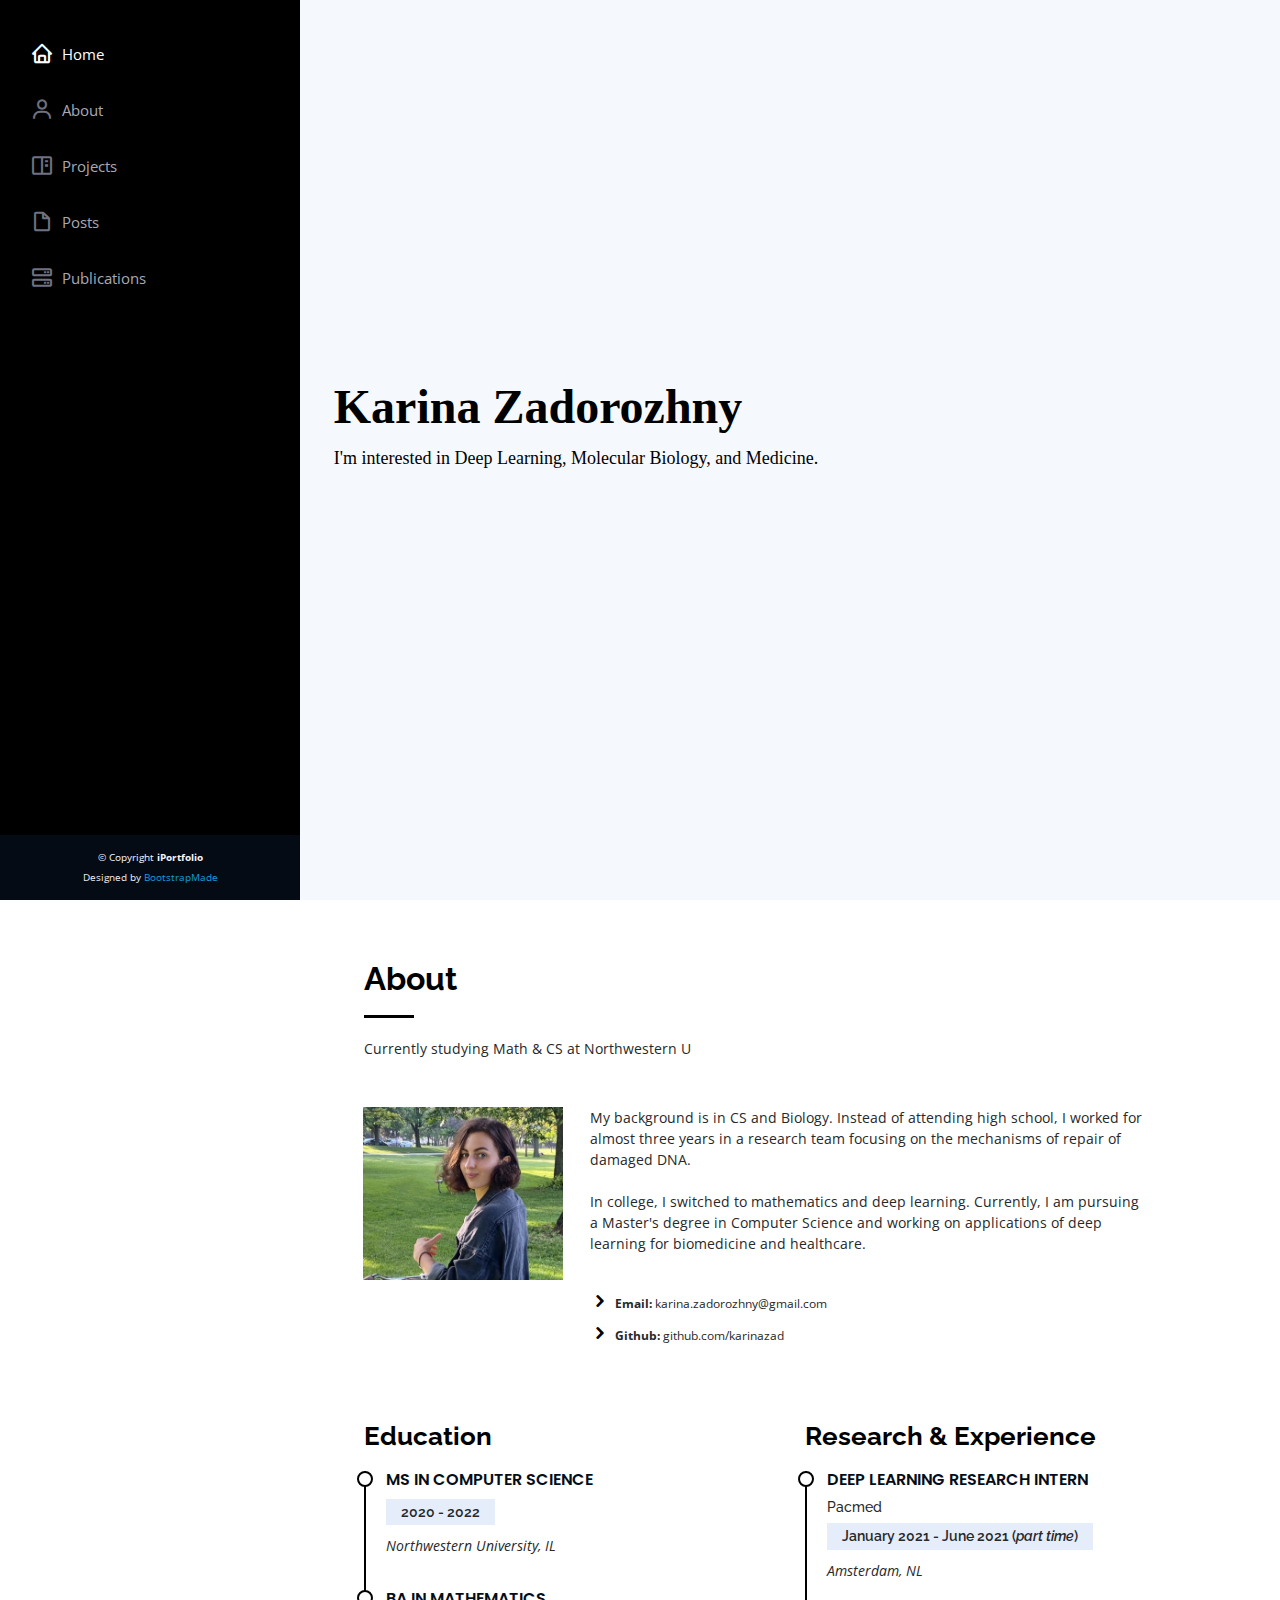
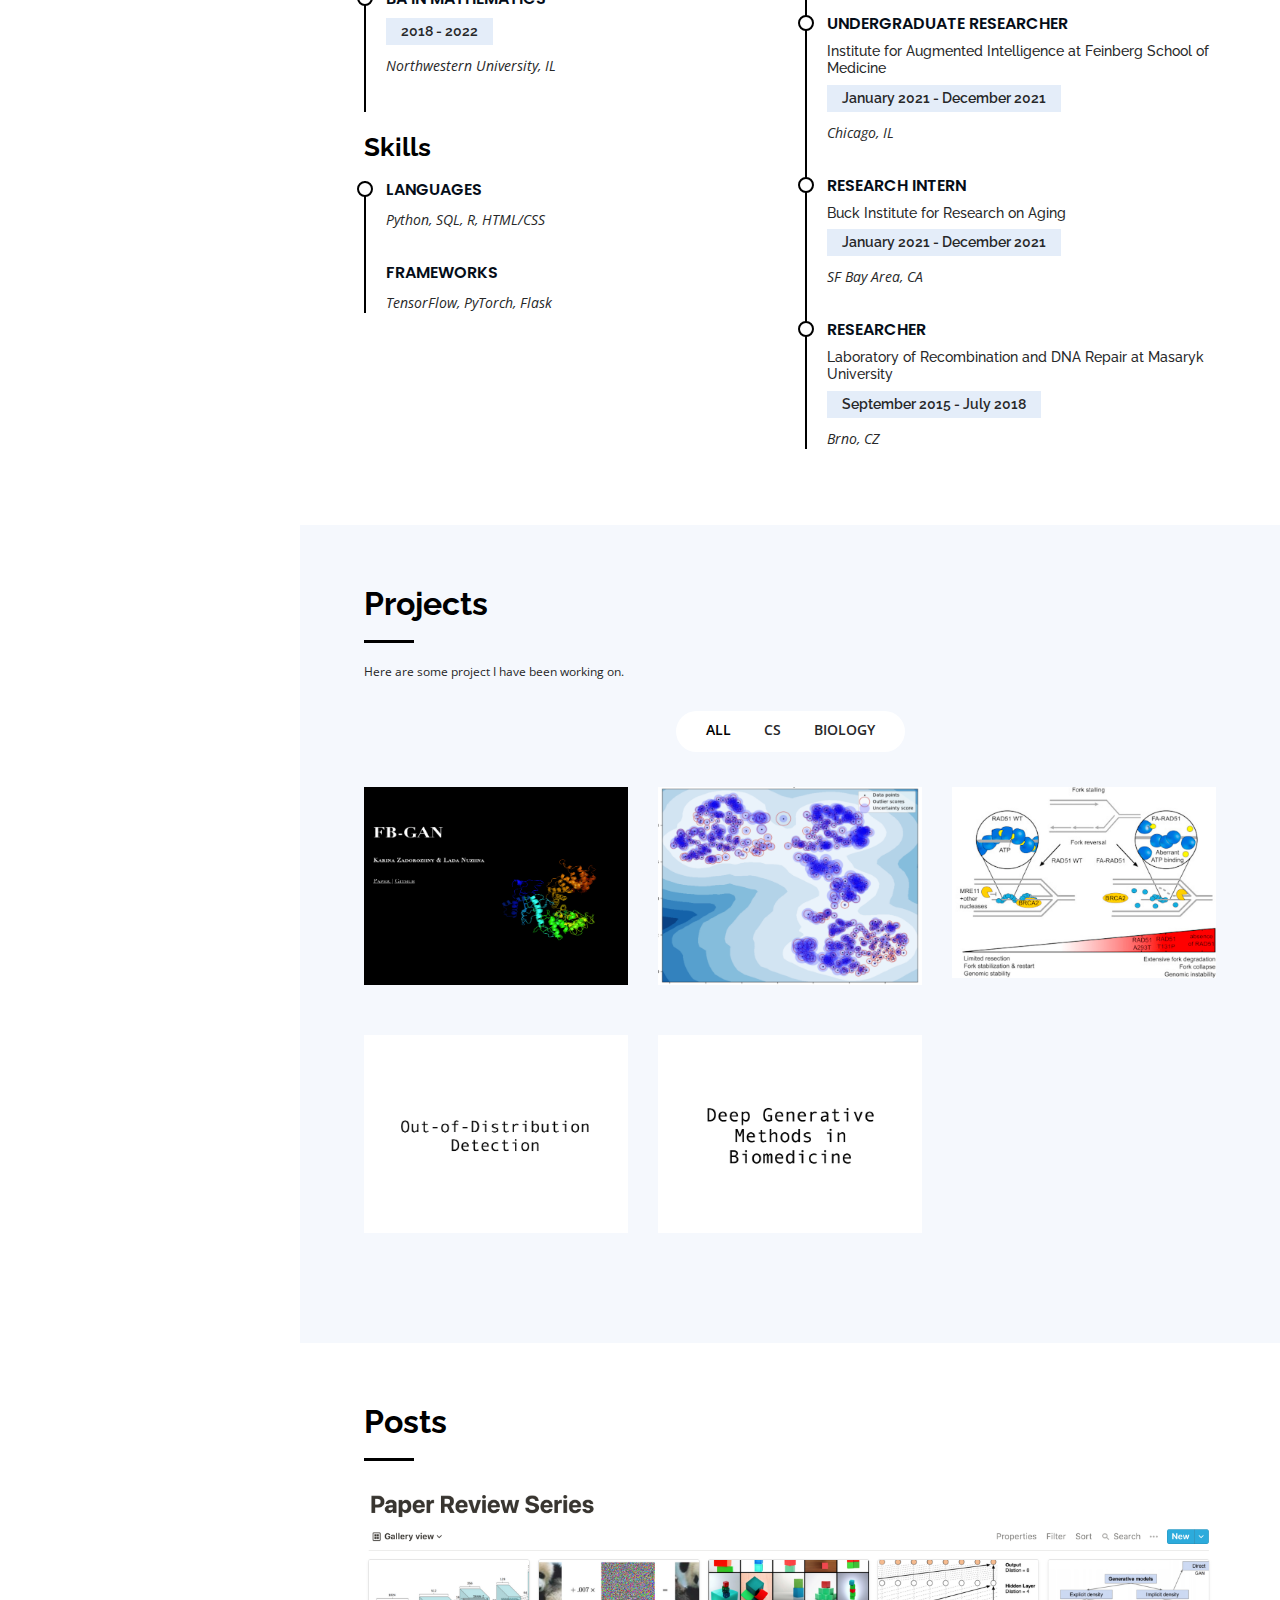
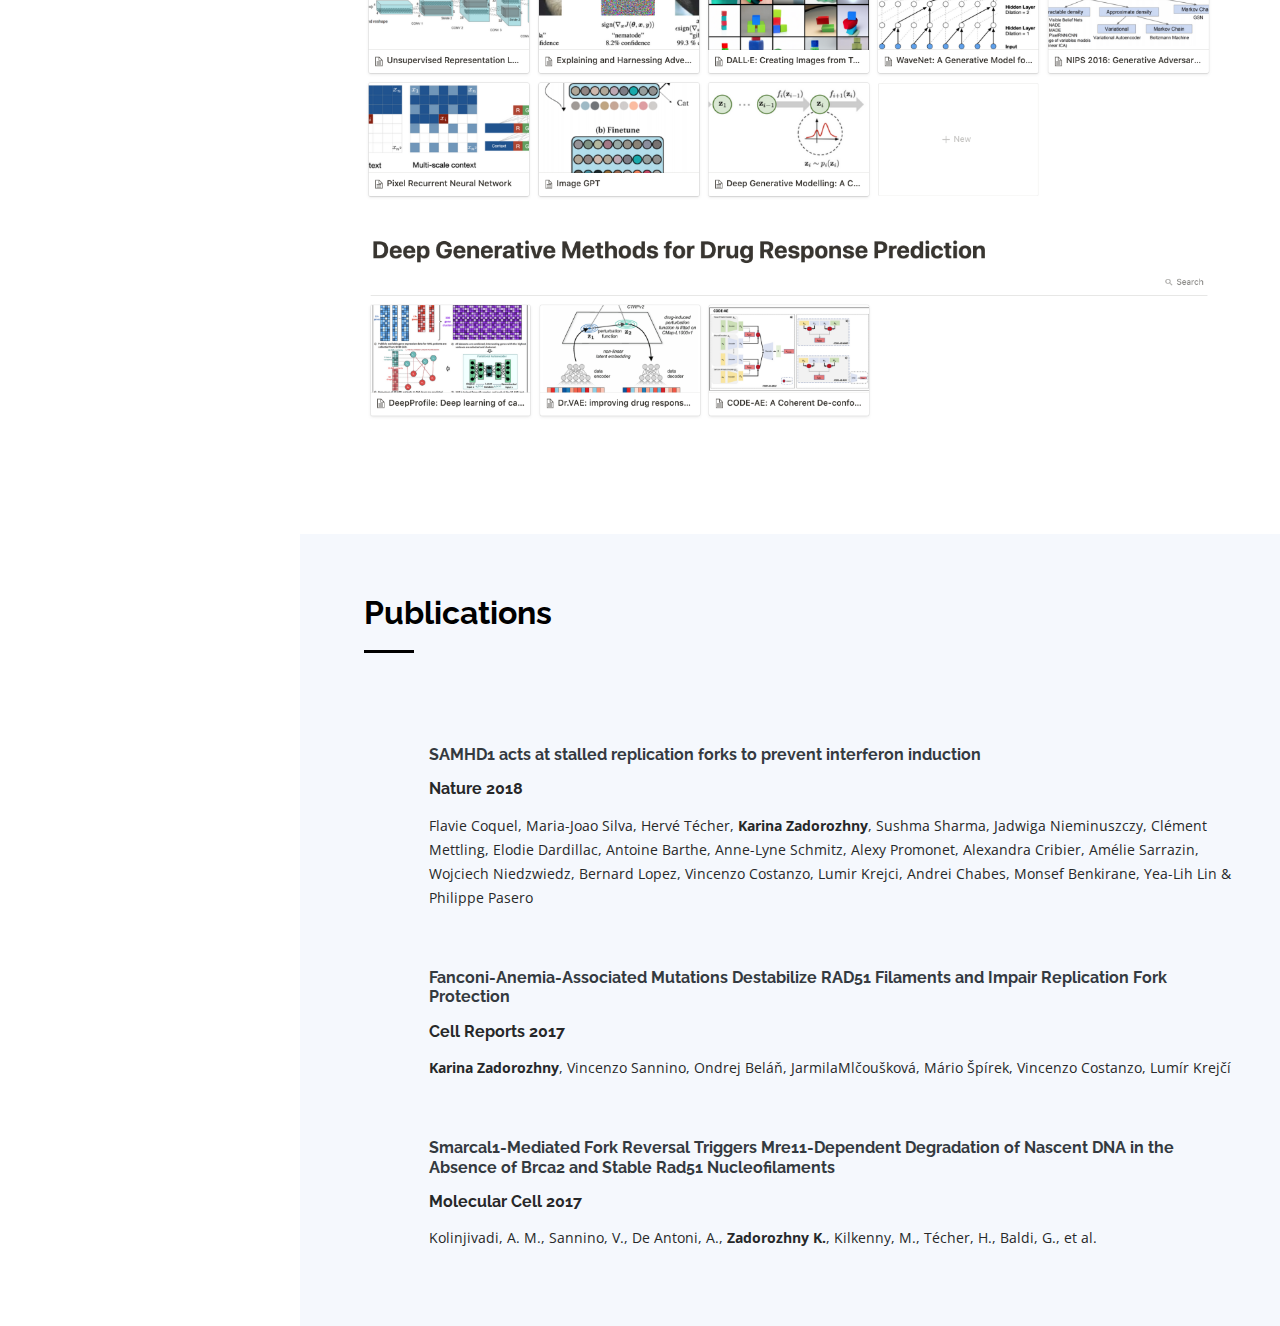
==== commit f94efb10: "Update" ====
--- a/index.html
+++ b/index.html
@@ -89,12 +89,11 @@
            <p>
             My background is in CS and Biology.
              Instead of attending high school, I worked for almost three years in a research team focusing
-            on the mechanisms of repair of damaged DNA. Later, I realized that the best way to promote the biological
-            research is by applying more computational approach.
+            on the mechanisms of repair of damaged DNA.
             <br>
               <br>
-            In college, I switched to computer science and mathematics. Currently, I am working on
-            applications of deep learning for biomedicine.
+            In college, I switched to mathematics and deep learning. Currently, I am pursuing a Master's degree in
+             Computer Science and working on applications of deep learning for biomedicine and healthcare.
 
               <br>
              <br>
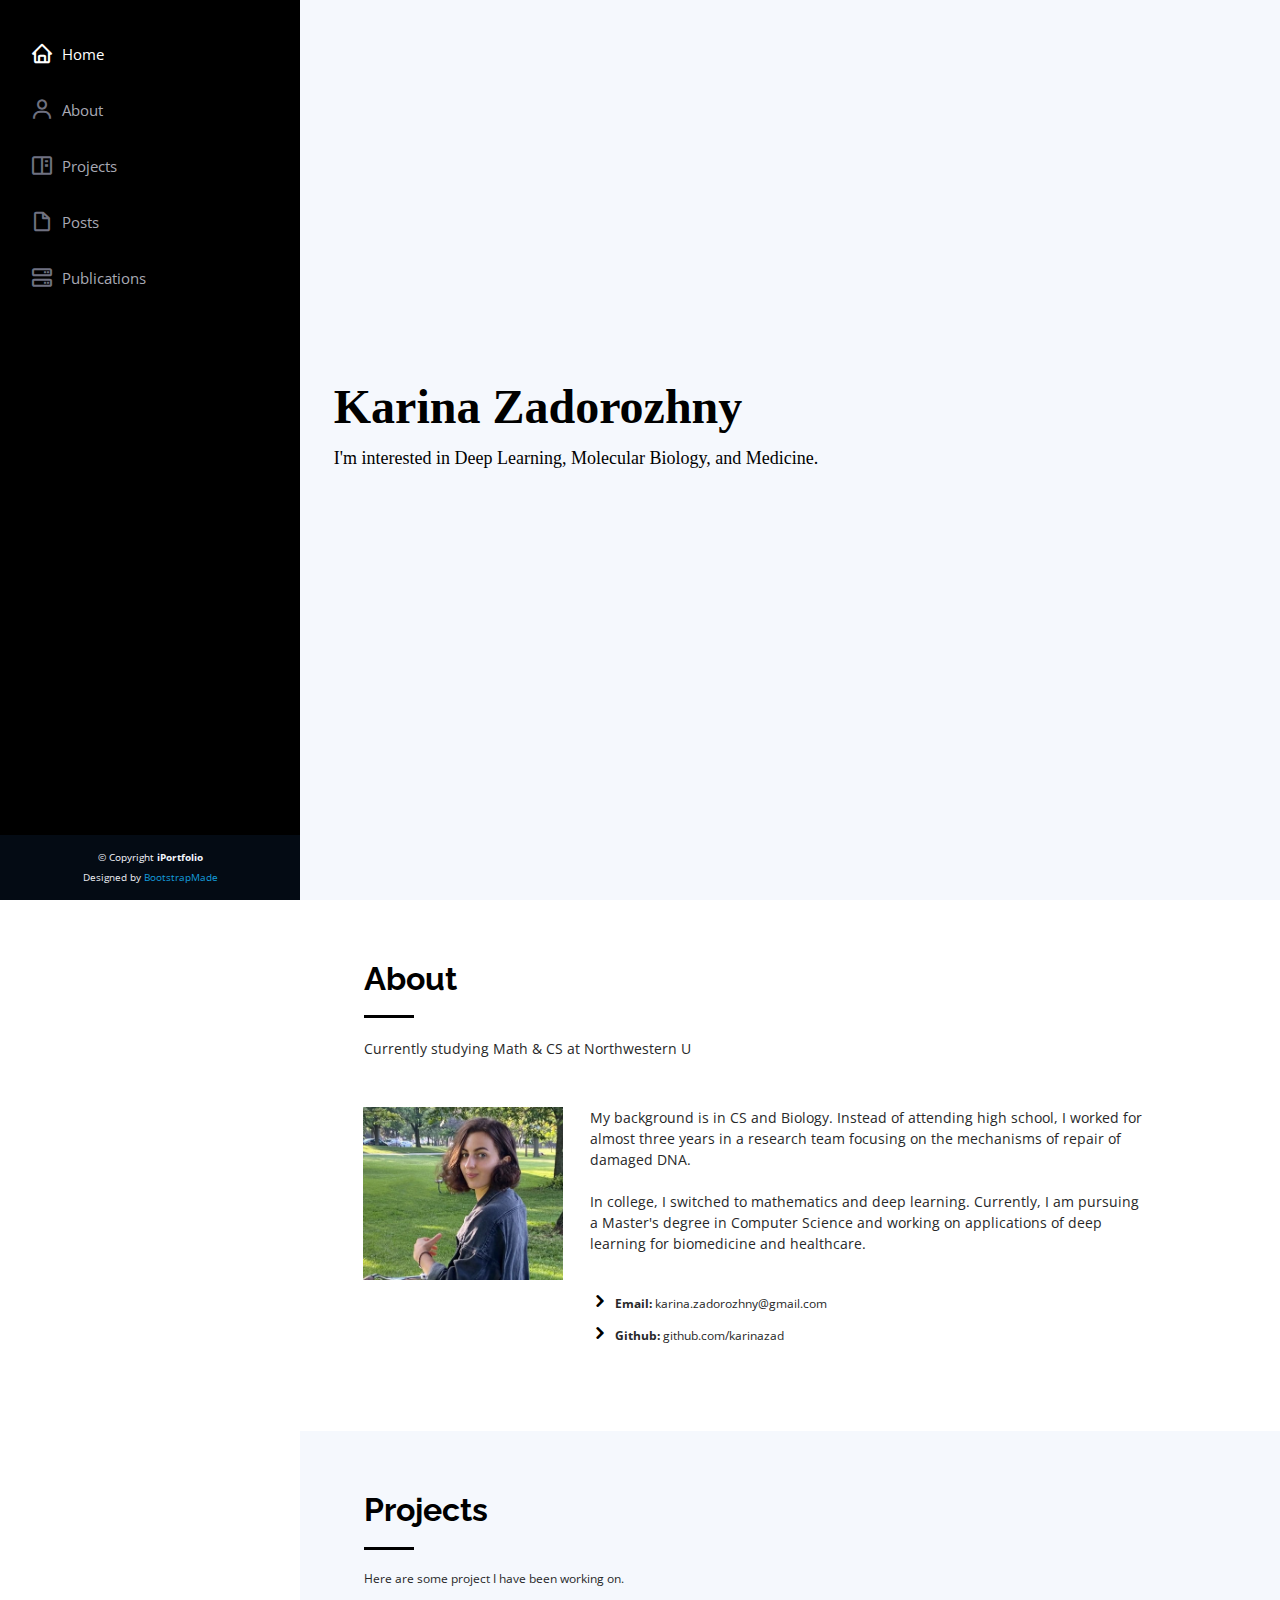
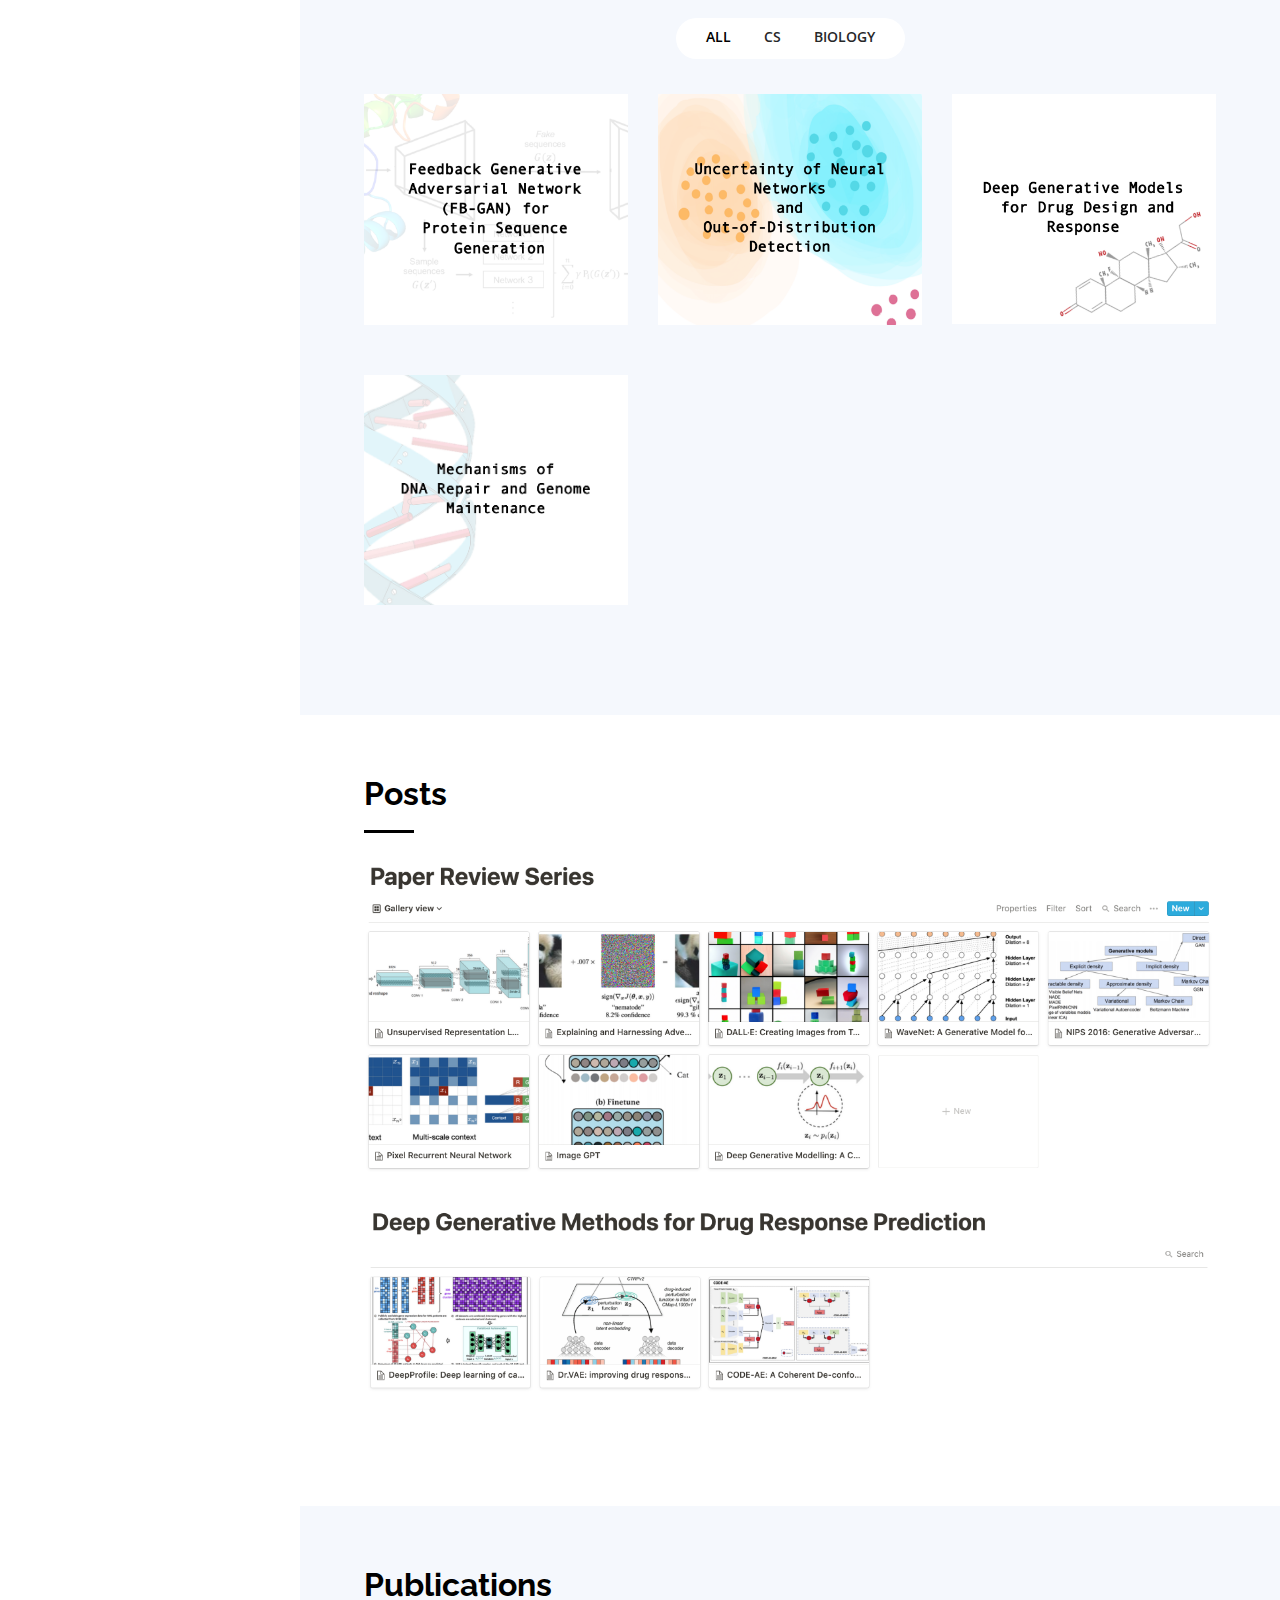
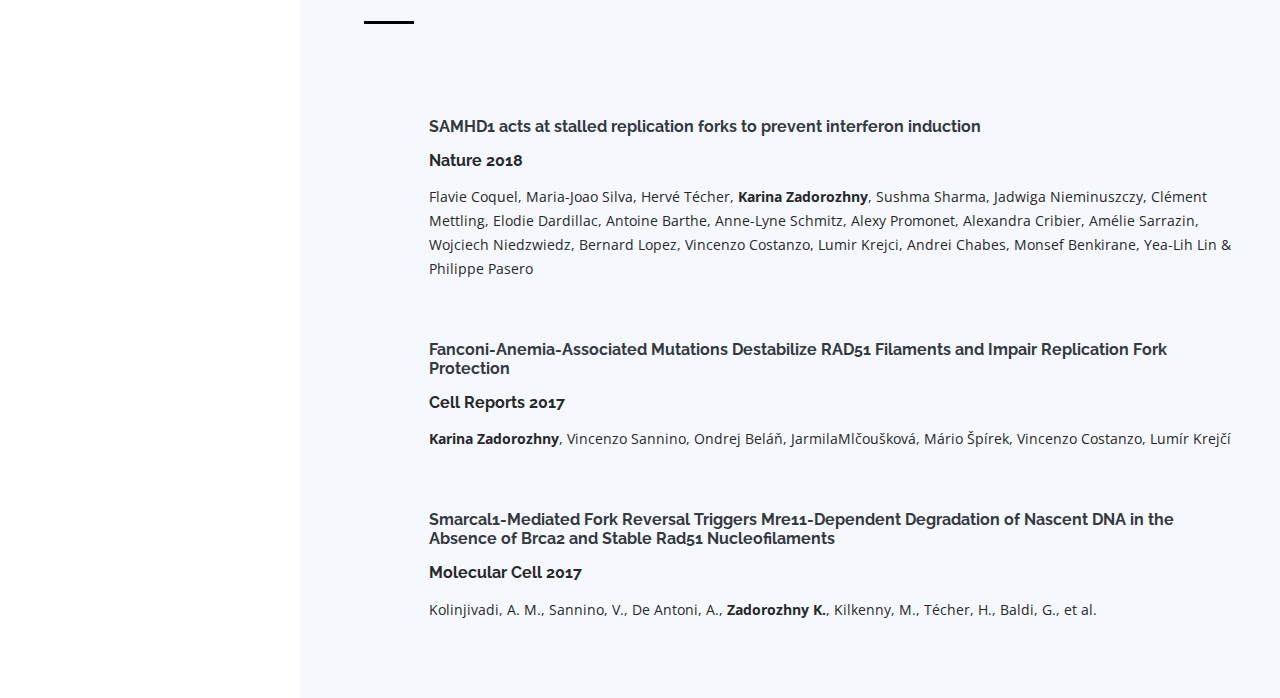
==== commit c4399295: "Add background to projects" ====
--- a/index.html
+++ b/index.html
@@ -103,7 +103,6 @@
                 <ul>
                   <li><i class="icofont-rounded-right"></i> <strong>Email:</strong>  karina.zadorozhny@gmail.com</li>
                   <li><i class="icofont-rounded-right"></i> <strong>Github:</strong>  github.com/karinazad</li>
-<!--                  <li><i class="icofont-rounded-right"></i> <strong>Linkedin:</strong>  linkedin.com/in/karina-zadorozhny/</li>-->
                 </ul>
               </div>
 
@@ -115,83 +114,83 @@
       </div>
 
 
-    <!-- ======= Resume Section ======= -->
-<!--    <section id="resume" class="resume">-->
-      <div class="container resume" >
-
-        <div class="section-title">
-<!--          <h2>Resume</h2>-->
-        </div>
-
-        <div class="row">
-          <div class="col-lg-6" >
-
-            <h3 class="resume-title">Education</h3>
-            <div class="resume-item">
-              <h4>MS in Computer Science</h4>
-              <h5>2020 - 2022</h5>
-              <p><em>Northwestern University, IL</em></p>
-            </div>
-
-            <div class="resume-item">
-              <h4>BA in Mathematics</h4>
-              <h5>2018 - 2022</h5>
-              <p><em>Northwestern University, IL</em></p>
-            </div>
-
-            <h3 class="resume-title">Skills</h3>
-            <div class="resume-item">
-              <h4>Languages</h4>
-              <p><em>Python, SQL, R, HTML/CSS</em></p>
-              <br>
-              <h4>Frameworks</h4>
-              <p><em>TensorFlow, PyTorch, Flask</em></p>
-            </div>
-
-          </div>
-          <div class="col-lg-6" data-aos-delay="100">
-            <h3 class="resume-title">Research & Experience</h3>
-            <div class="resume-item">
-              <h4>Deep Learning Research Intern</h4>
-              <h6>Pacmed</h6>
-              <h5>January 2021 - June 2021 (<i>part time</i>)</h5>
-              <p><em>Amsterdam, NL </em></p>
-              <ul>
-<!--                <li>ion of the graphic, layout, and production communication materials</li>-->
-              </ul>
-            </div>
-            <div class="resume-item">
-              <h4>Undergraduate Researcher</h4>
-              <h6>Institute for Augmented Intelligence at Feinberg School of Medicine</h6>
-              <h5>January 2021 - December 2021</h5>
-               <p><em>Chicago, IL </em></p>
-              <ul>
-<!--                <li>Developed numerous marketing programs (logos, brochures,infographics, presentations, and advertisements).</li>-->
-              </ul>
-            </div>
-
-            <div class="resume-item">
-              <h4>Research Intern</h4>
-              <h6>Buck Institute for Research on Aging</h6>
-              <h5>January 2021 - December 2021</h5>
-               <p><em>SF Bay Area, CA </em></p>
-              <ul>
-<!--                <li>Developed numerous marketing programs (logos, brochures,infographics, presentations, and advertisements).</li>-->
-              </ul>
-            </div>
-
-            <div class="resume-item">
-              <h4>Researcher</h4>
-              <h6>Laboratory of Recombination and DNA Repair at Masaryk University</h6>
-              <h5>September 2015 - July 2018</h5>
-               <p><em>Brno, CZ </em></p>
-
-            </div>
-
-          </div>
-        </div>
-
-      </div>
+<!--    &lt;!&ndash; ======= Resume Section ======= &ndash;&gt;-->
+<!--&lt;!&ndash;    <section id="resume" class="resume">&ndash;&gt;-->
+<!--      <div class="container resume" >-->
+
+<!--        <div class="section-title">-->
+<!--&lt;!&ndash;          <h2>Resume</h2>&ndash;&gt;-->
+<!--        </div>-->
+
+<!--        <div class="row">-->
+<!--          <div class="col-lg-6" >-->
+
+<!--            <h3 class="resume-title">Education</h3>-->
+<!--            <div class="resume-item">-->
+<!--              <h4>MS in Computer Science</h4>-->
+<!--              <h5>2020 - 2022</h5>-->
+<!--              <p><em>Northwestern University, IL</em></p>-->
+<!--            </div>-->
+
+<!--            <div class="resume-item">-->
+<!--              <h4>BA in Mathematics</h4>-->
+<!--              <h5>2018 - 2022</h5>-->
+<!--              <p><em>Northwestern University, IL</em></p>-->
+<!--            </div>-->
+
+<!--            <h3 class="resume-title">Skills</h3>-->
+<!--            <div class="resume-item">-->
+<!--              <h4>Languages</h4>-->
+<!--              <p><em>Python, SQL, R, HTML/CSS</em></p>-->
+<!--              <br>-->
+<!--              <h4>Frameworks</h4>-->
+<!--              <p><em>TensorFlow, PyTorch, Flask</em></p>-->
+<!--            </div>-->
+
+<!--          </div>-->
+<!--          <div class="col-lg-6" data-aos-delay="100">-->
+<!--            <h3 class="resume-title">Research & Experience</h3>-->
+<!--            <div class="resume-item">-->
+<!--              <h4>Deep Learning Research Intern</h4>-->
+<!--              <h6>Pacmed</h6>-->
+<!--              <h5>January 2021 - June 2021 (<i>part time</i>)</h5>-->
+<!--              <p><em>Amsterdam, NL </em></p>-->
+<!--              <ul>-->
+<!--&lt;!&ndash;                <li>ion of the graphic, layout, and production communication materials</li>&ndash;&gt;-->
+<!--              </ul>-->
+<!--            </div>-->
+<!--            <div class="resume-item">-->
+<!--              <h4>Undergraduate Researcher</h4>-->
+<!--              <h6>Institute for Augmented Intelligence at Feinberg School of Medicine</h6>-->
+<!--              <h5>January 2021 - December 2021</h5>-->
+<!--               <p><em>Chicago, IL </em></p>-->
+<!--              <ul>-->
+<!--&lt;!&ndash;                <li>Developed numerous marketing programs (logos, brochures,infographics, presentations, and advertisements).</li>&ndash;&gt;-->
+<!--              </ul>-->
+<!--            </div>-->
+
+<!--            <div class="resume-item">-->
+<!--              <h4>Research Intern</h4>-->
+<!--              <h6>Buck Institute for Research on Aging</h6>-->
+<!--              <h5>January 2021 - December 2021</h5>-->
+<!--               <p><em>SF Bay Area, CA </em></p>-->
+<!--              <ul>-->
+<!--&lt;!&ndash;                <li>Developed numerous marketing programs (logos, brochures,infographics, presentations, and advertisements).</li>&ndash;&gt;-->
+<!--              </ul>-->
+<!--            </div>-->
+
+<!--            <div class="resume-item">-->
+<!--              <h4>Researcher</h4>-->
+<!--              <h6>Laboratory of Recombination and DNA Repair at Masaryk University</h6>-->
+<!--              <h5>September 2015 - July 2018</h5>-->
+<!--               <p><em>Brno, CZ </em></p>-->
+
+<!--            </div>-->
+
+<!--          </div>-->
+<!--        </div>-->
+
+<!--      </div>-->
 <!--    </section>&lt;!&ndash; End Resume Section &ndash;&gt;-->
 
     </section><!-- End About Section -->
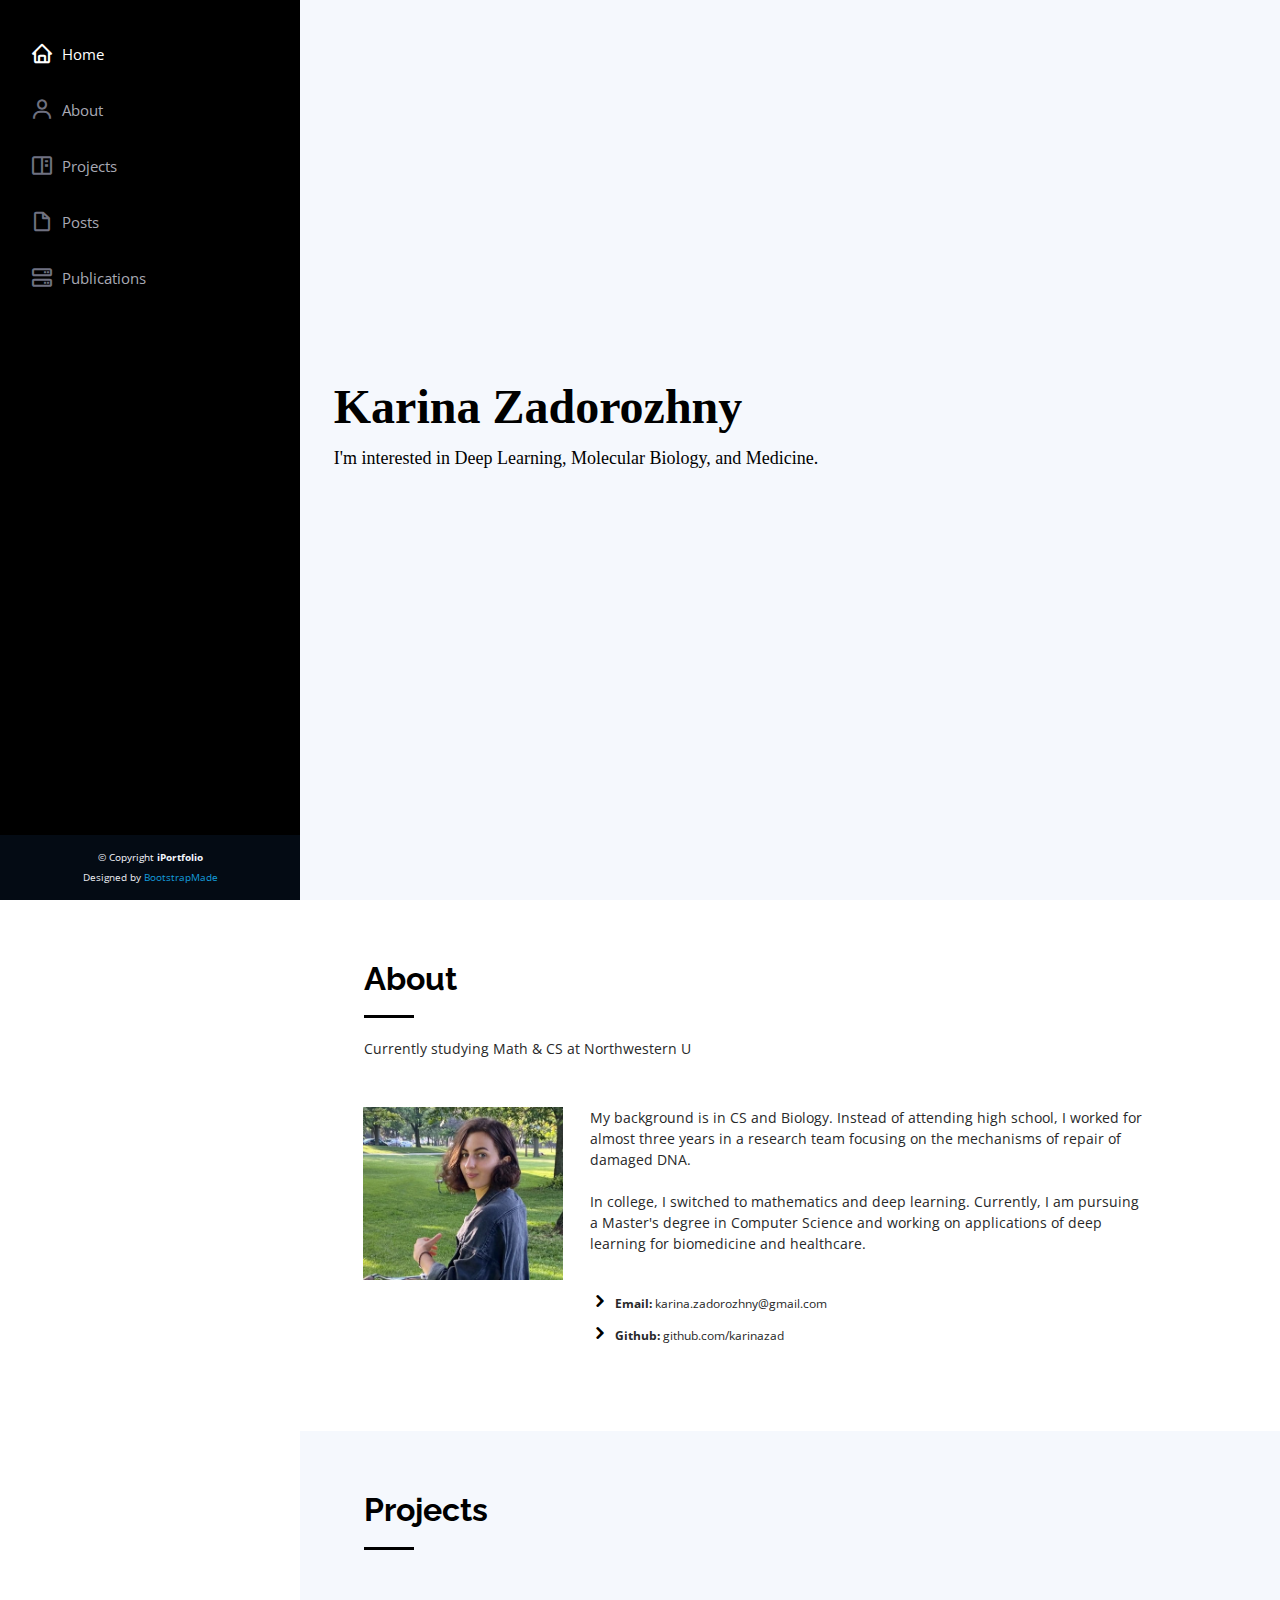
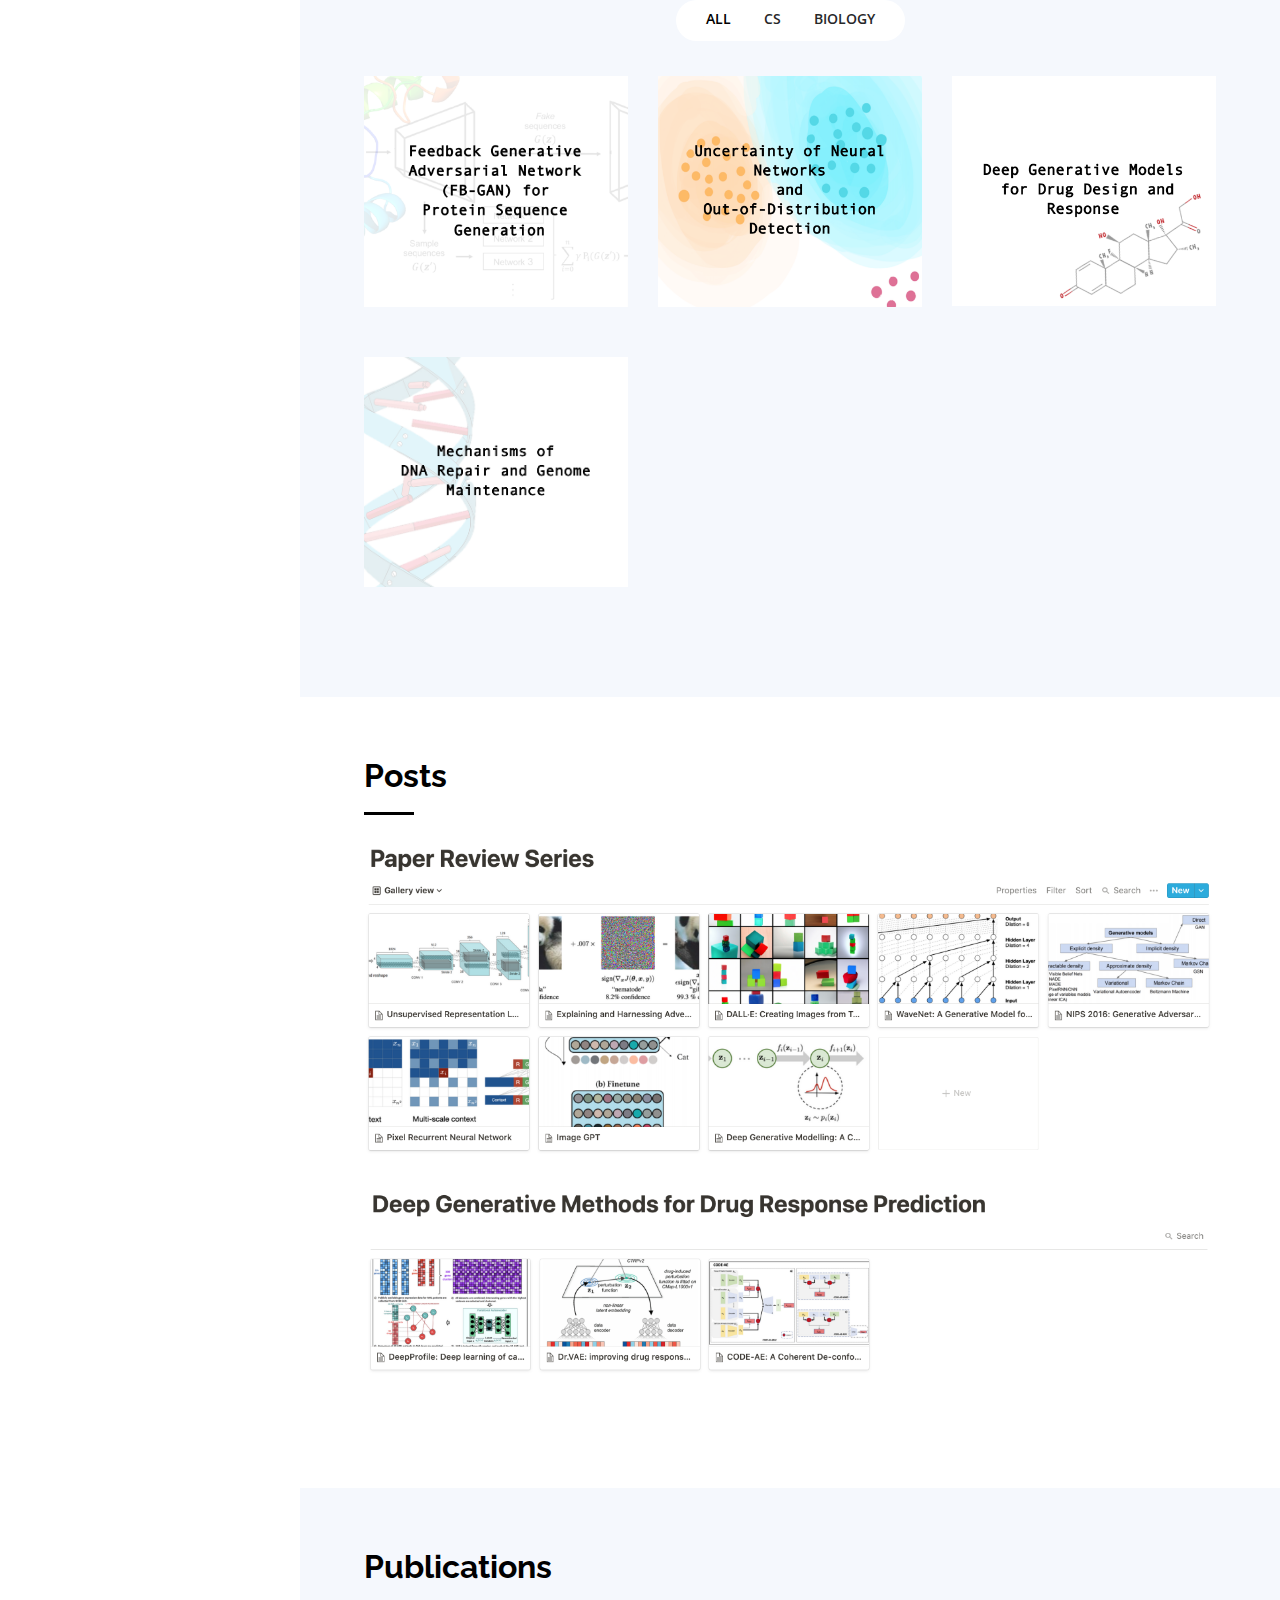
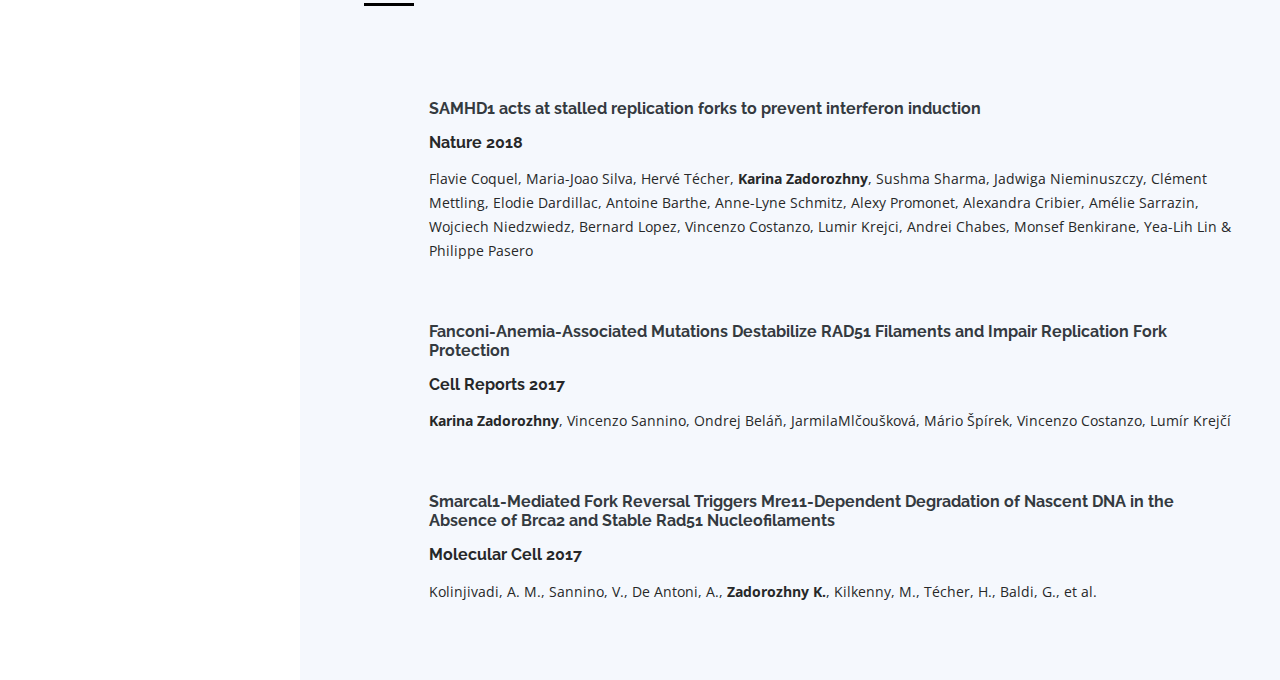
==== commit 058115f3: "Update" ====
--- a/index.html
+++ b/index.html
@@ -202,7 +202,6 @@
 
         <div class="section-title">
           <h2>Projects</h2>
-          <p>Here are some project I have been working on.</p>
         </div>
 
         <div class="row" >
@@ -230,35 +229,27 @@
             <div class="portfolio-wrap">
               <img src="assets/img/portfolio/portfolio-2.jpg" class="img-fluid" alt="">
               <div class="portfolio-links">
-                <a href="projects/project-WIP.html" title="More Details"><i class="bx bx-plus"></i></a>
-              </div>
-            </div>
-          </div>
-
-          <div class="col-lg-4 col-md-6 portfolio-item filter-bio">
+                <a href="projects/project-2.html"
+                   title="More Details"><i class="bx bx-plus"></i></a>
+              </div>
+            </div>
+          </div>
+
+          <div class="col-lg-4 col-md-6 portfolio-item filter-cs">
             <div class="portfolio-wrap">
               <img src="assets/img/portfolio/portfolio-3.jpg" class="img-fluid" alt="">
               <div class="portfolio-links">
-                <a href="projects/project-3.html" title="More Details"><i class="bx bx-plus"></i></a>
-              </div>
-            </div>
-          </div>
-
-          <div class="col-lg-4 col-md-6 portfolio-item filter-cs">
+                <a href=projects/project-3.html
+                   title="More Details"><i class="bx bx-plus"></i></a>
+              </div>
+            </div>
+          </div>
+
+          <div class="col-lg-4 col-md-6 portfolio-item filter-bio">
             <div class="portfolio-wrap">
               <img src="assets/img/portfolio/portfolio-4.jpg" class="img-fluid" alt="">
               <div class="portfolio-links">
-                <a href="projects/project-WIP.html" title="More Details"><i class="bx bx-plus"></i></a>
-              </div>
-            </div>
-          </div>
-
-
-            <div class="col-lg-4 col-md-6 portfolio-item filter-cs">
-            <div class="portfolio-wrap">
-              <img src="assets/img/portfolio/portfolio-5.jpg" class="img-fluid" alt="">
-              <div class="portfolio-links">
-                <a href="projects/project-WIP.html" title="More Details"><i class="bx bx-plus"></i></a>
+                <a href="projects/project-4.html" title="More Details"><i class="bx bx-plus"></i></a>
               </div>
             </div>
           </div>
@@ -281,9 +272,6 @@
           <img src="assets/img/posts-2.jpg" width="100%"></a>
 
         </div>
-
-
-
 
 
       </div>
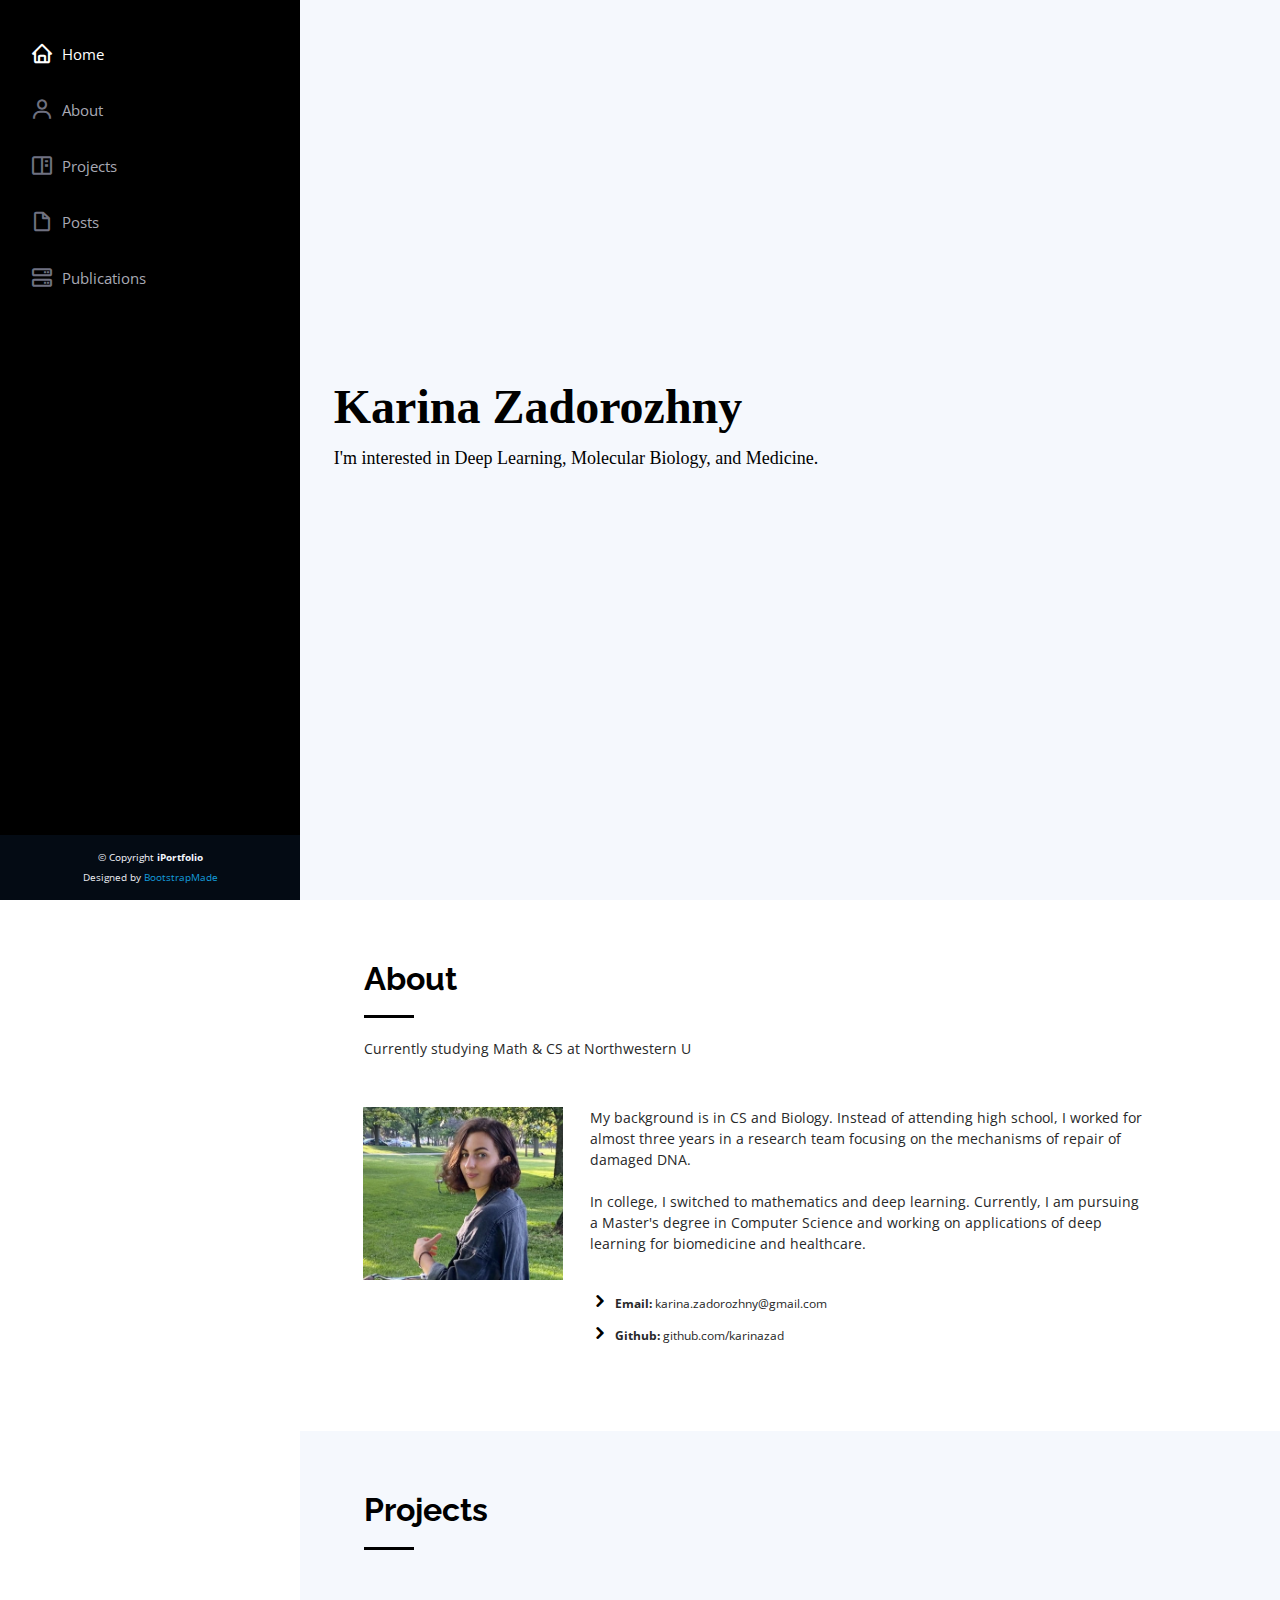
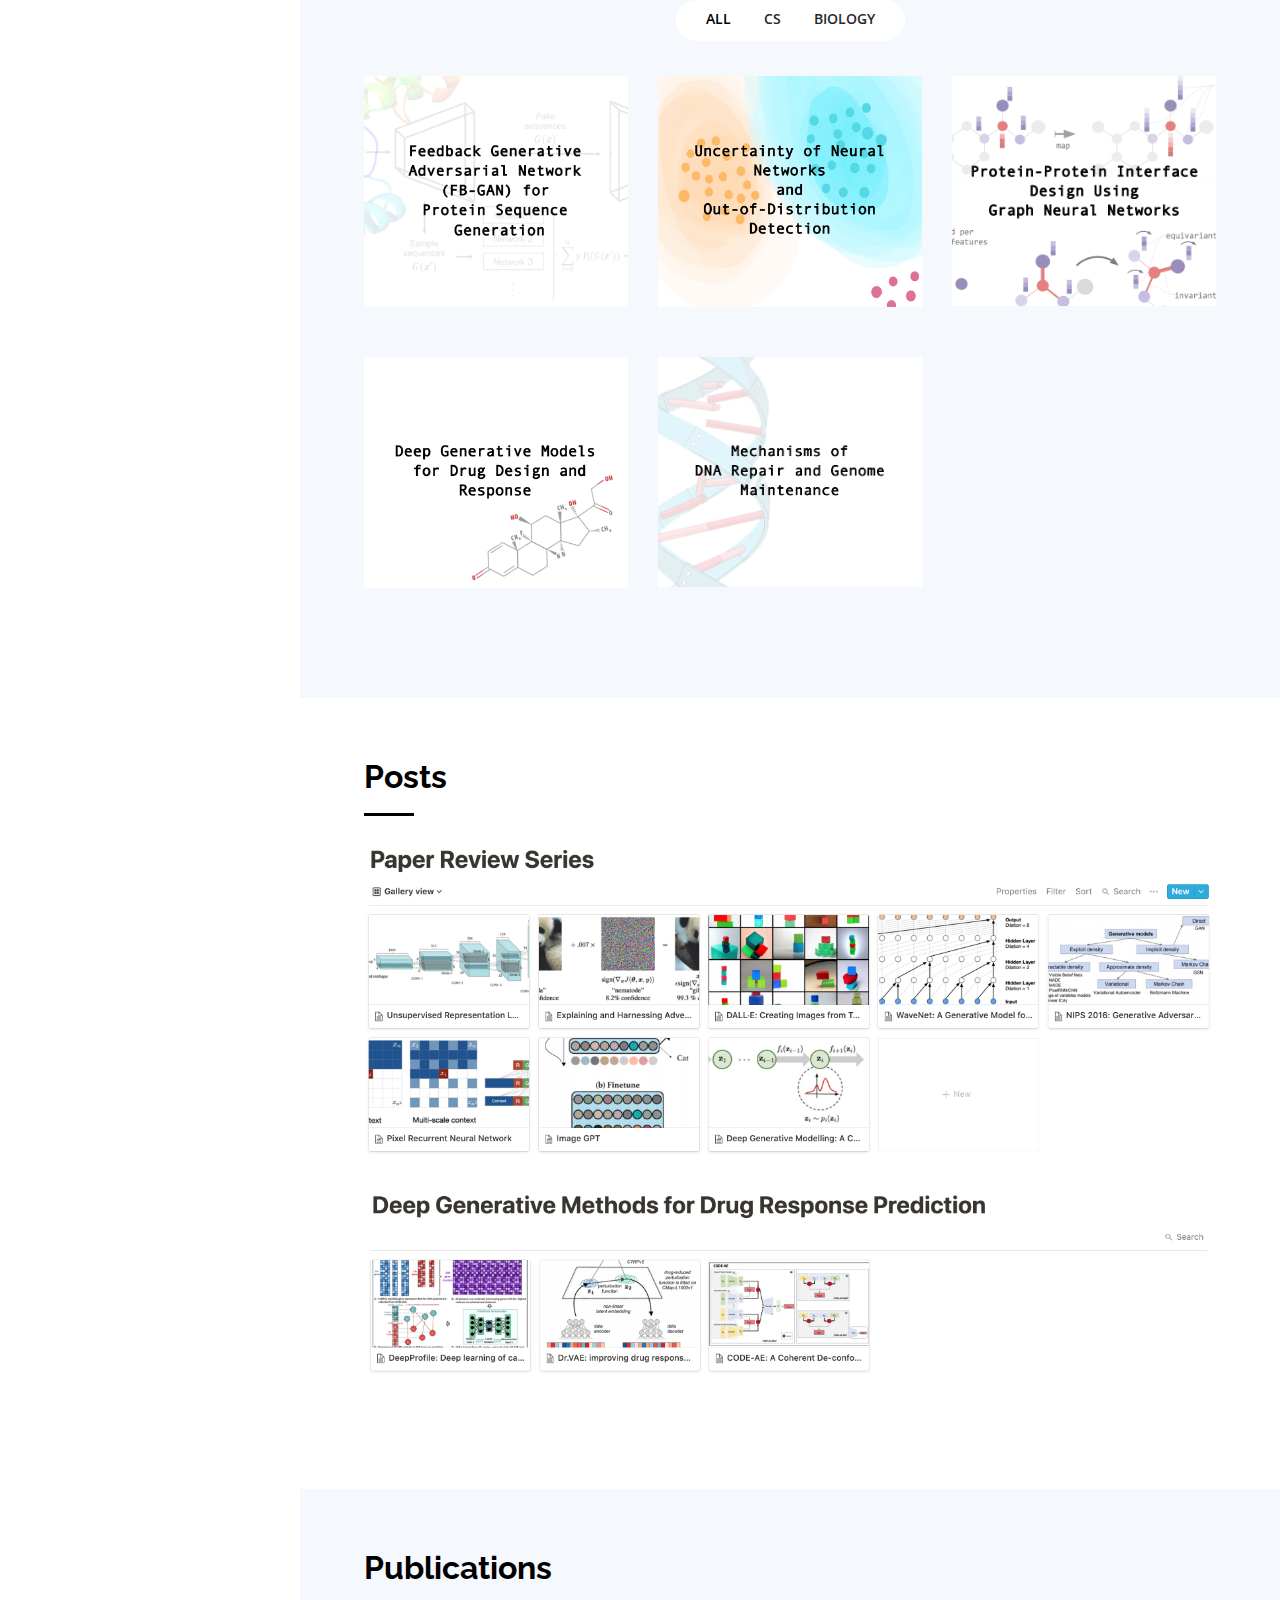
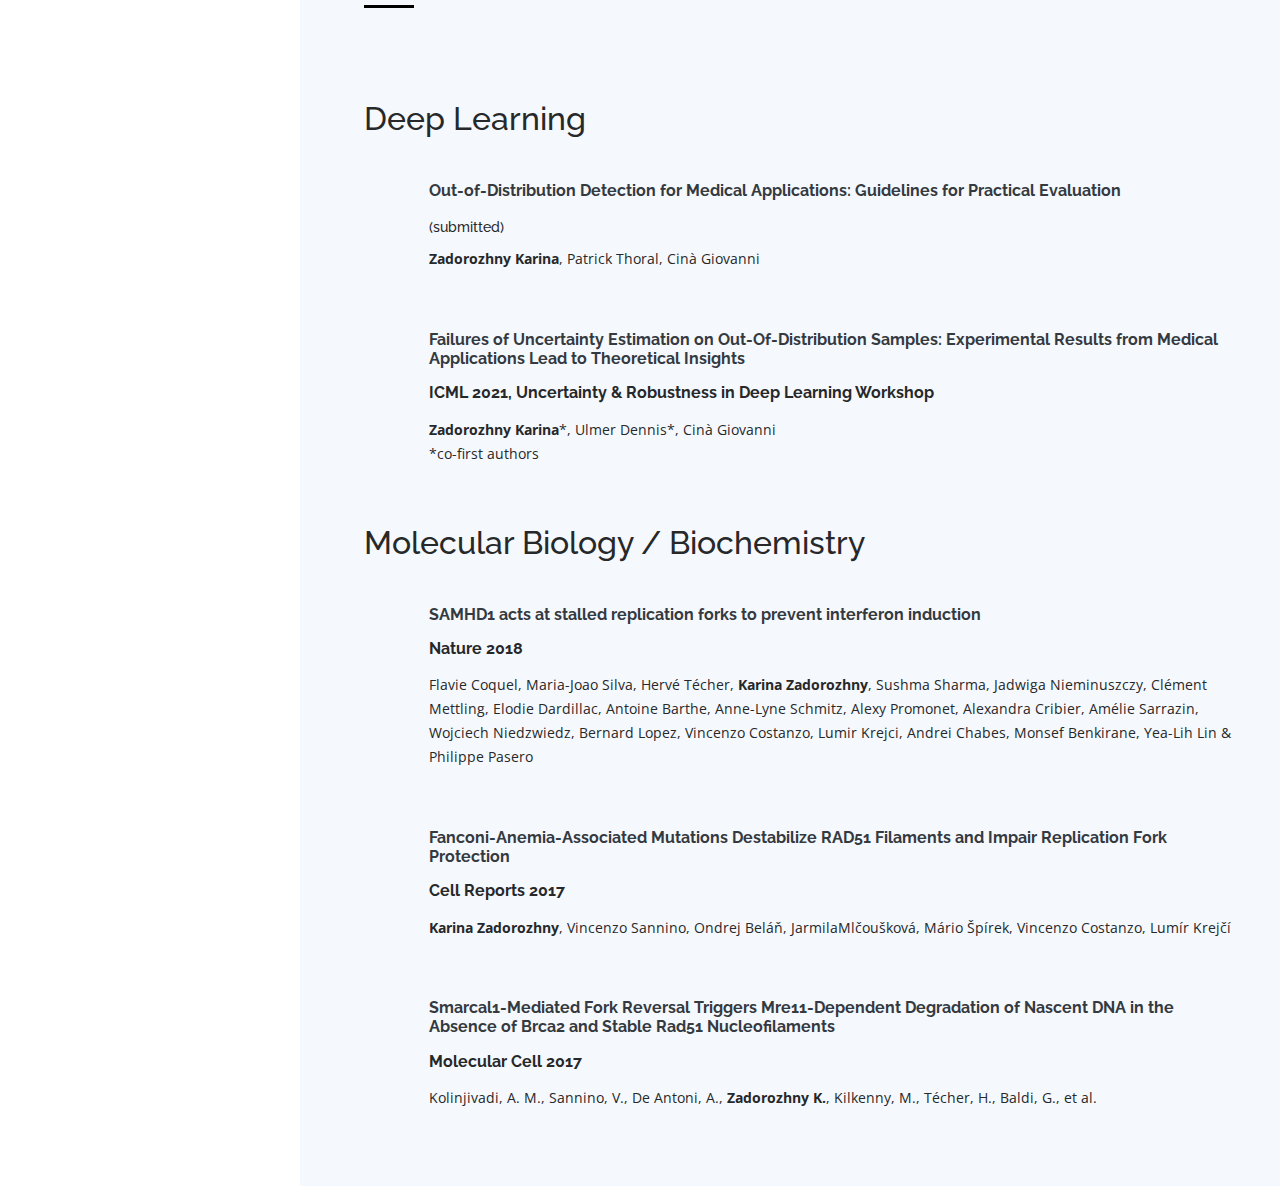
==== commit 530665e6: "Update project description" ====
--- a/index.html
+++ b/index.html
@@ -237,6 +237,15 @@
 
           <div class="col-lg-4 col-md-6 portfolio-item filter-cs">
             <div class="portfolio-wrap">
+              <img src="assets/img/portfolio/portfolio-5.jpg" class="img-fluid" alt="">
+              <div class="portfolio-links">
+                <a href="projects/project-5.html" title="More Details"><i class="bx bx-plus"></i></a>
+              </div>
+            </div>
+          </div>
+
+          <div class="col-lg-4 col-md-6 portfolio-item filter-cs">
+            <div class="portfolio-wrap">
               <img src="assets/img/portfolio/portfolio-3.jpg" class="img-fluid" alt="">
               <div class="portfolio-links">
                 <a href=projects/project-3.html
@@ -286,17 +295,44 @@
           <h2>Publications</h2>
         </div>
 
+        <div class="subsection">
+          <h2>Deep Learning</h2>
+        </div>
+
         <div class="row">
-        <div>
-            <h4 class="title"><a href="https://www.nature.com/articles/s41586-018-0050-1">
-              SAMHD1 acts at stalled replication forks to prevent interferon induction</a></h4>
-          <h4 class="title">Nature 2018</h4>
-          <p class="description">Flavie Coquel, Maria-Joao Silva, Hervé Técher, <b> Karina Zadorozhny</b>,
-            Sushma Sharma, Jadwiga Nieminuszczy, Clément Mettling, Elodie Dardillac,
-            Antoine Barthe, Anne-Lyne Schmitz, Alexy Promonet, Alexandra Cribier,
-            Amélie Sarrazin, Wojciech Niedzwiedz, Bernard Lopez, Vincenzo Costanzo,
-            Lumir Krejci, Andrei Chabes, Monsef Benkirane, Yea-Lih Lin & Philippe Pasero</p>
-        </div>
+          <div>
+              <h4 class="title"><a>
+                Out-of-Distribution Detection for Medical Applications: Guidelines for Practical Evaluation</a></h4>
+            <h4 class="description">(submitted)</h4>
+            <p class="description"><b>Zadorozhny Karina</b>, Patrick Thoral, Cinà Giovanni</p>
+          </div>
+        </div>
+
+        <div class="row">
+          <div>
+              <h4 class="title"><a href="http://www.gatsby.ucl.ac.uk/~balaji/udl2021/accepted-papers/UDL2021-paper-020.pdf">
+                Failures of Uncertainty Estimation on Out-Of-Distribution Samples: Experimental Results from Medical
+              Applications Lead to Theoretical Insights</a></h4>
+            <h4 class="title">ICML 2021, Uncertainty & Robustness in Deep Learning Workshop</h4>
+            <p class="description"><b>Zadorozhny Karina</b>*, Ulmer Dennis*, Cinà Giovanni <br>*co-first authors</p>
+          </div>
+        </div>
+
+        <div class = "subsection">
+          <h2>Molecular Biology / Biochemistry</h2>
+        </div>
+
+        <div class="row">
+          <div>
+              <h4 class="title"><a href="https://www.nature.com/articles/s41586-018-0050-1">
+                SAMHD1 acts at stalled replication forks to prevent interferon induction</a></h4>
+            <h4 class="title">Nature 2018</h4>
+            <p class="description">Flavie Coquel, Maria-Joao Silva, Hervé Técher, <b> Karina Zadorozhny</b>,
+              Sushma Sharma, Jadwiga Nieminuszczy, Clément Mettling, Elodie Dardillac,
+              Antoine Barthe, Anne-Lyne Schmitz, Alexy Promonet, Alexandra Cribier,
+              Amélie Sarrazin, Wojciech Niedzwiedz, Bernard Lopez, Vincenzo Costanzo,
+              Lumir Krejci, Andrei Chabes, Monsef Benkirane, Yea-Lih Lin & Philippe Pasero</p>
+          </div>
         </div>
 
          <div class="row">
--- a/assets/css/style.css
+++ b/assets/css/style.css
@@ -31,6 +31,10 @@
   font-size:14px;
 }
 
+.subsection{
+  font-weight: bold;
+  margin-top: 5%;
+}
 .container{
   width: 90%;
 }
@@ -894,7 +898,8 @@
 }
 
 .portfolio-details .portfolio-description {
-  padding-top: 50px;
+  padding-top: 10px;
+  font-size: 14px;
 }
 
 .portfolio-details .portfolio-description h2 {
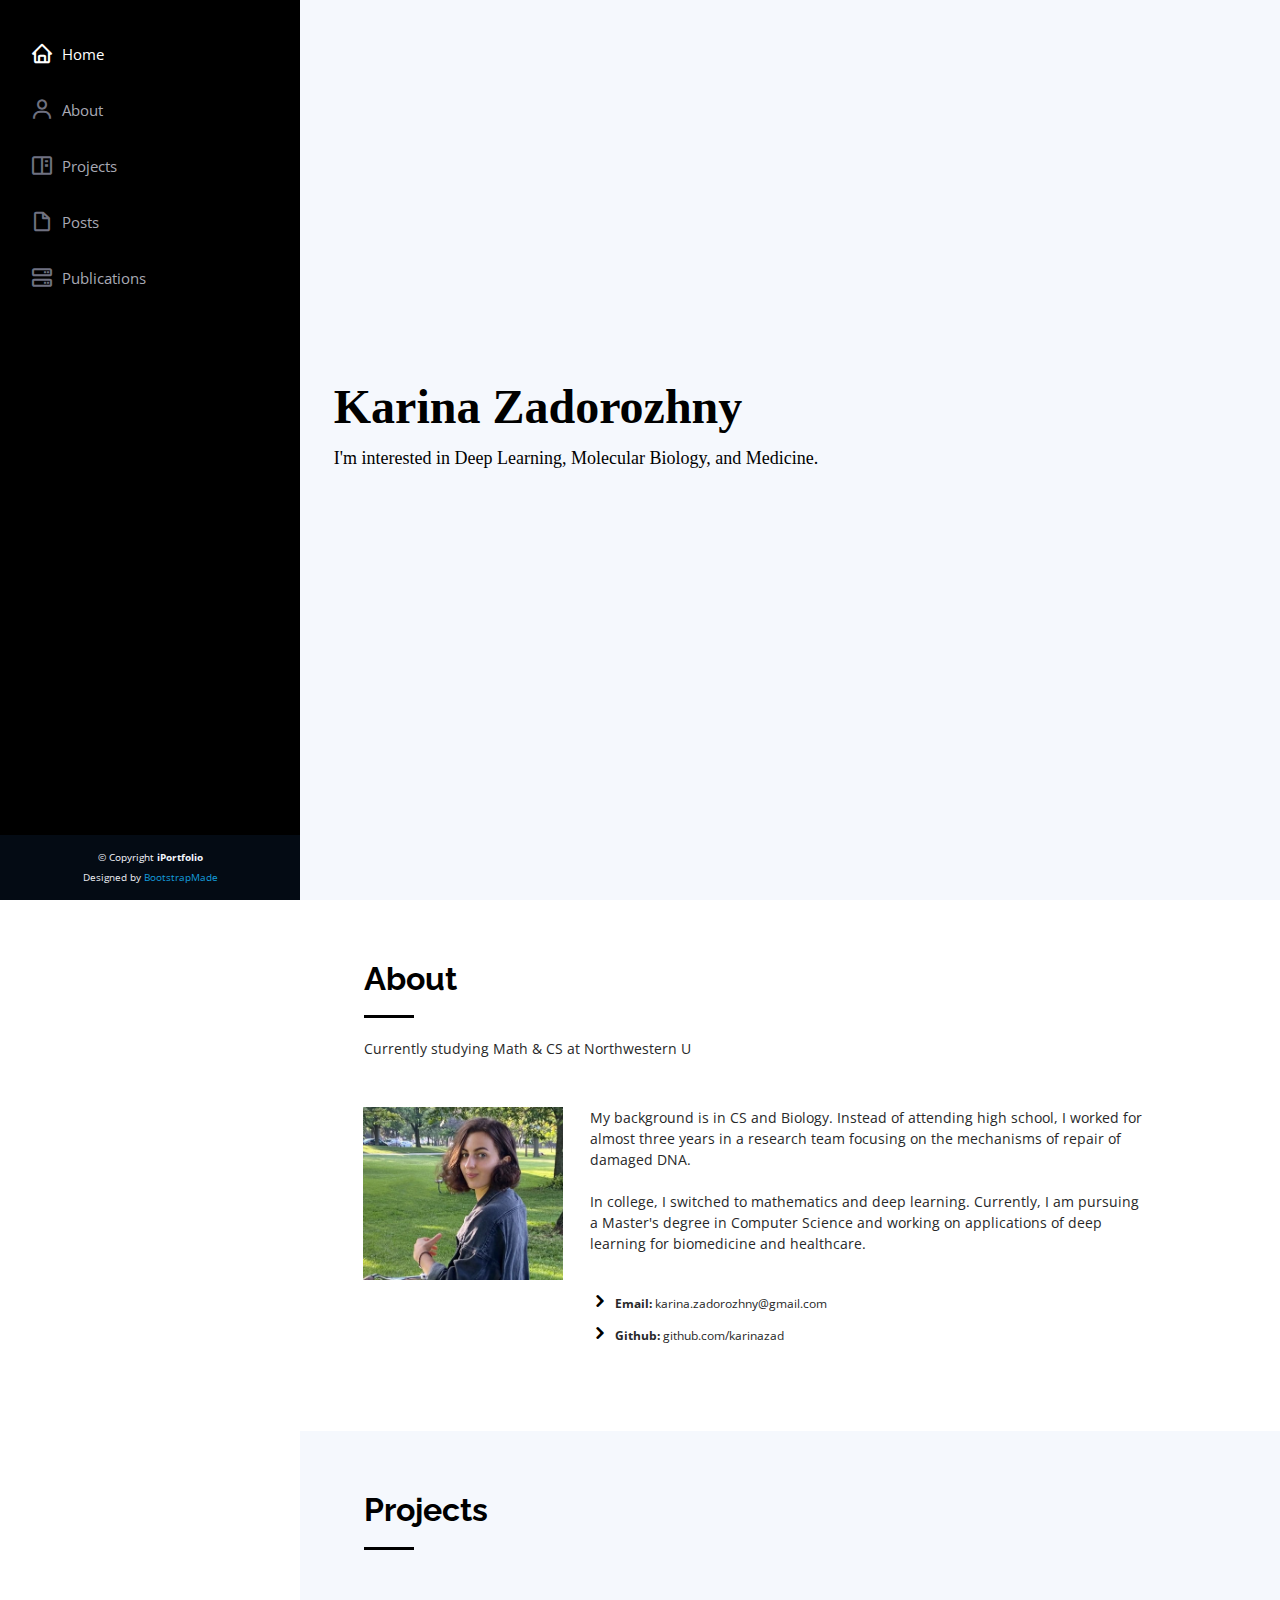
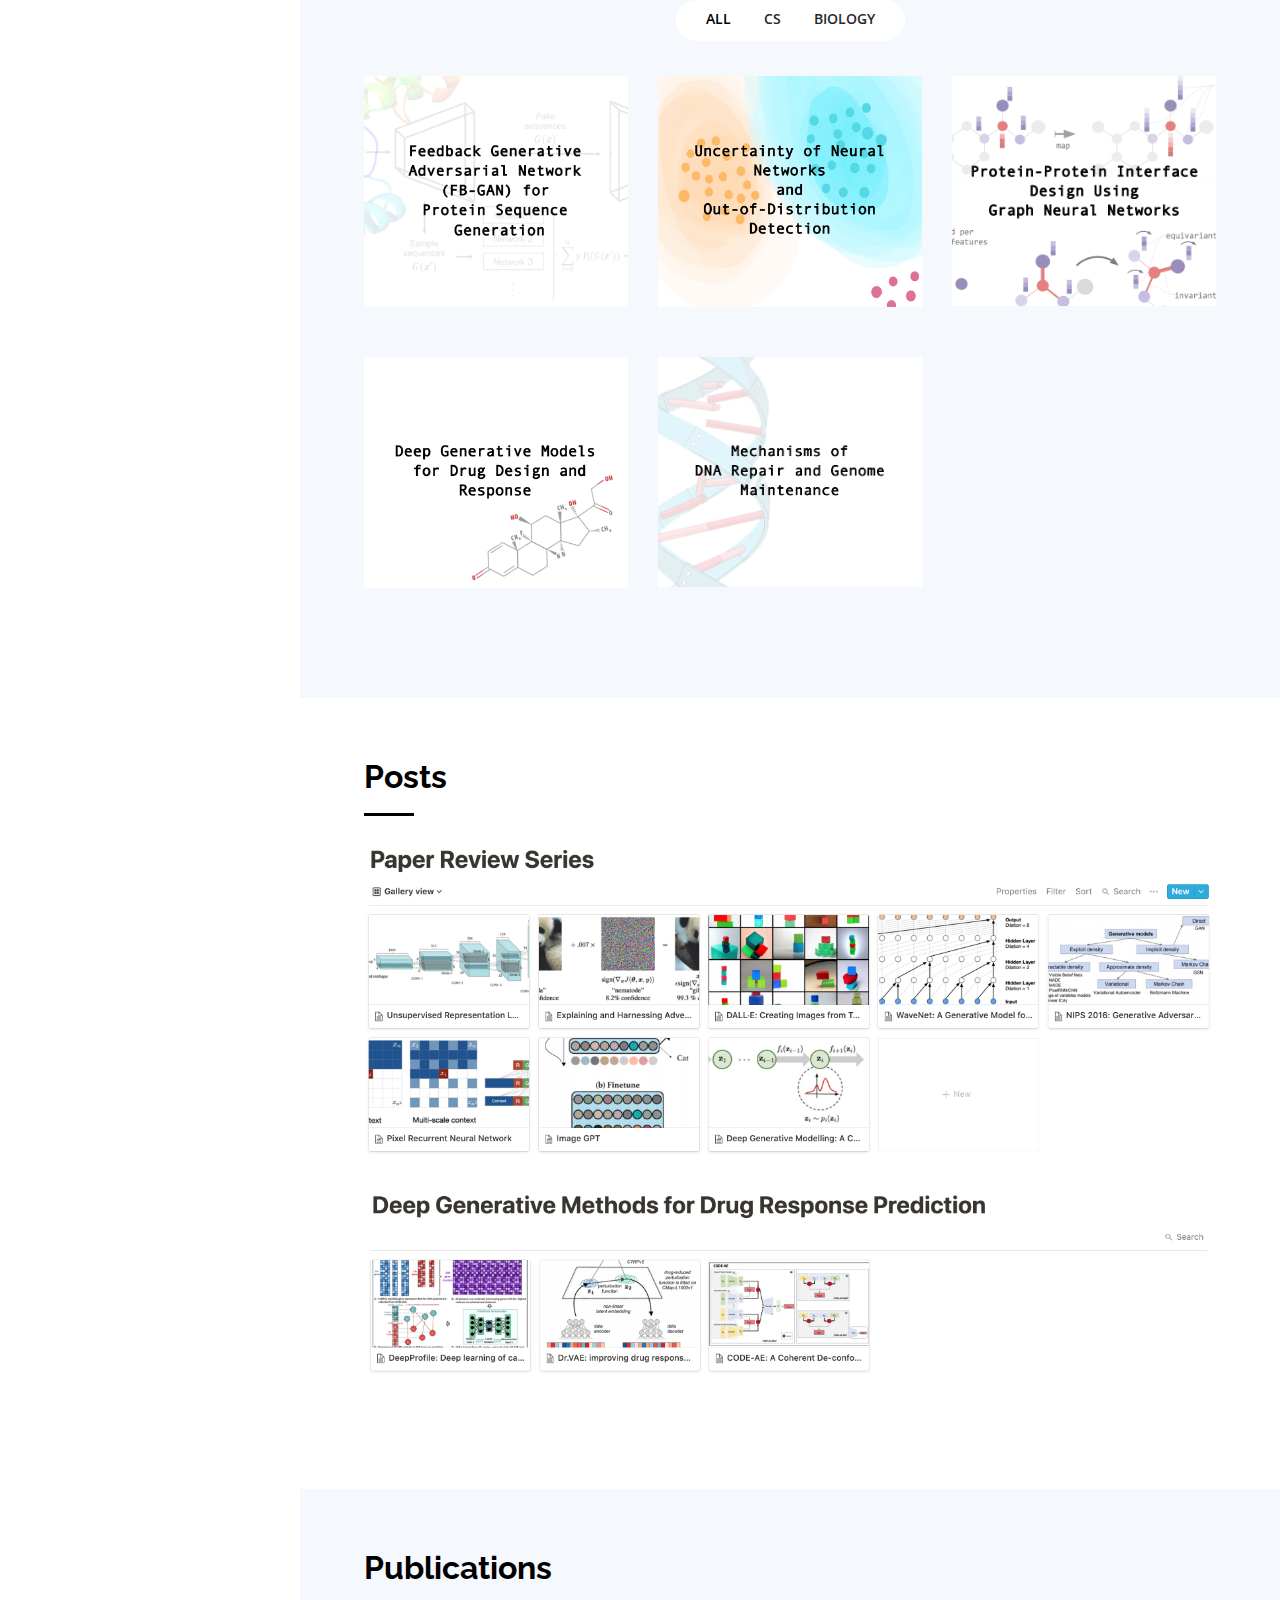
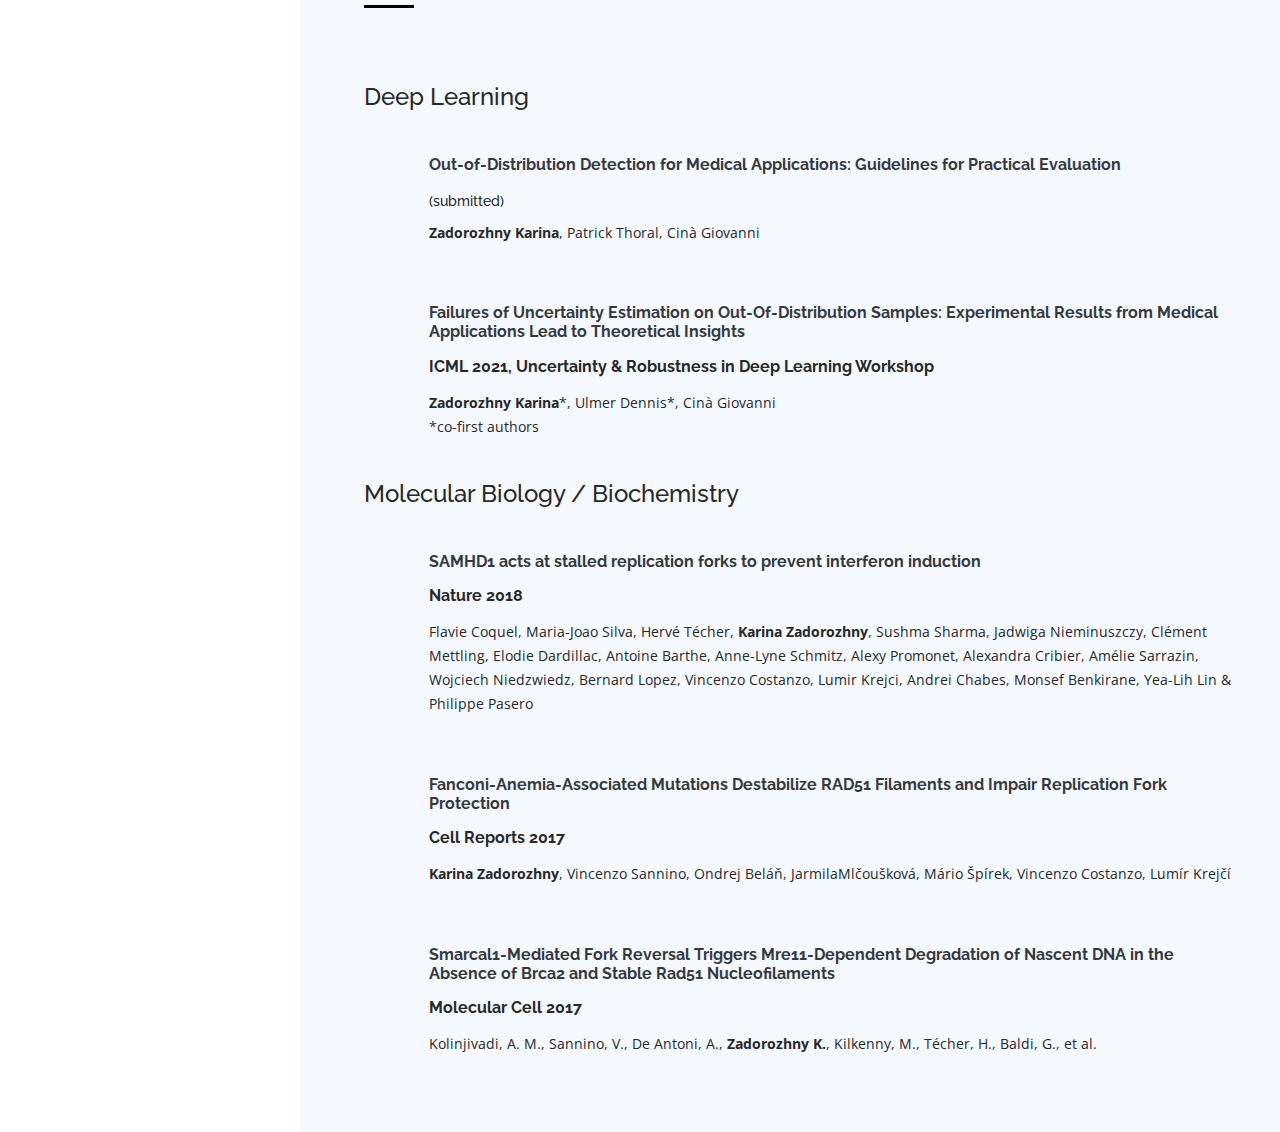
==== commit e66ec160: "Refactor portfolio descriptions:" ====
--- a/index.html
+++ b/index.html
@@ -296,7 +296,7 @@
         </div>
 
         <div class="subsection">
-          <h2>Deep Learning</h2>
+          <h4>Deep Learning</h4>
         </div>
 
         <div class="row">
@@ -319,7 +319,7 @@
         </div>
 
         <div class = "subsection">
-          <h2>Molecular Biology / Biochemistry</h2>
+          <h4>Molecular Biology / Biochemistry</h4>
         </div>
 
         <div class="row">
--- a/assets/css/style.css
+++ b/assets/css/style.css
@@ -32,8 +32,8 @@
 }
 
 .subsection{
-  font-weight: bold;
-  margin-top: 5%;
+  /*font-weight: bold;*/
+  margin-top: 3%;
 }
 .container{
   width: 90%;
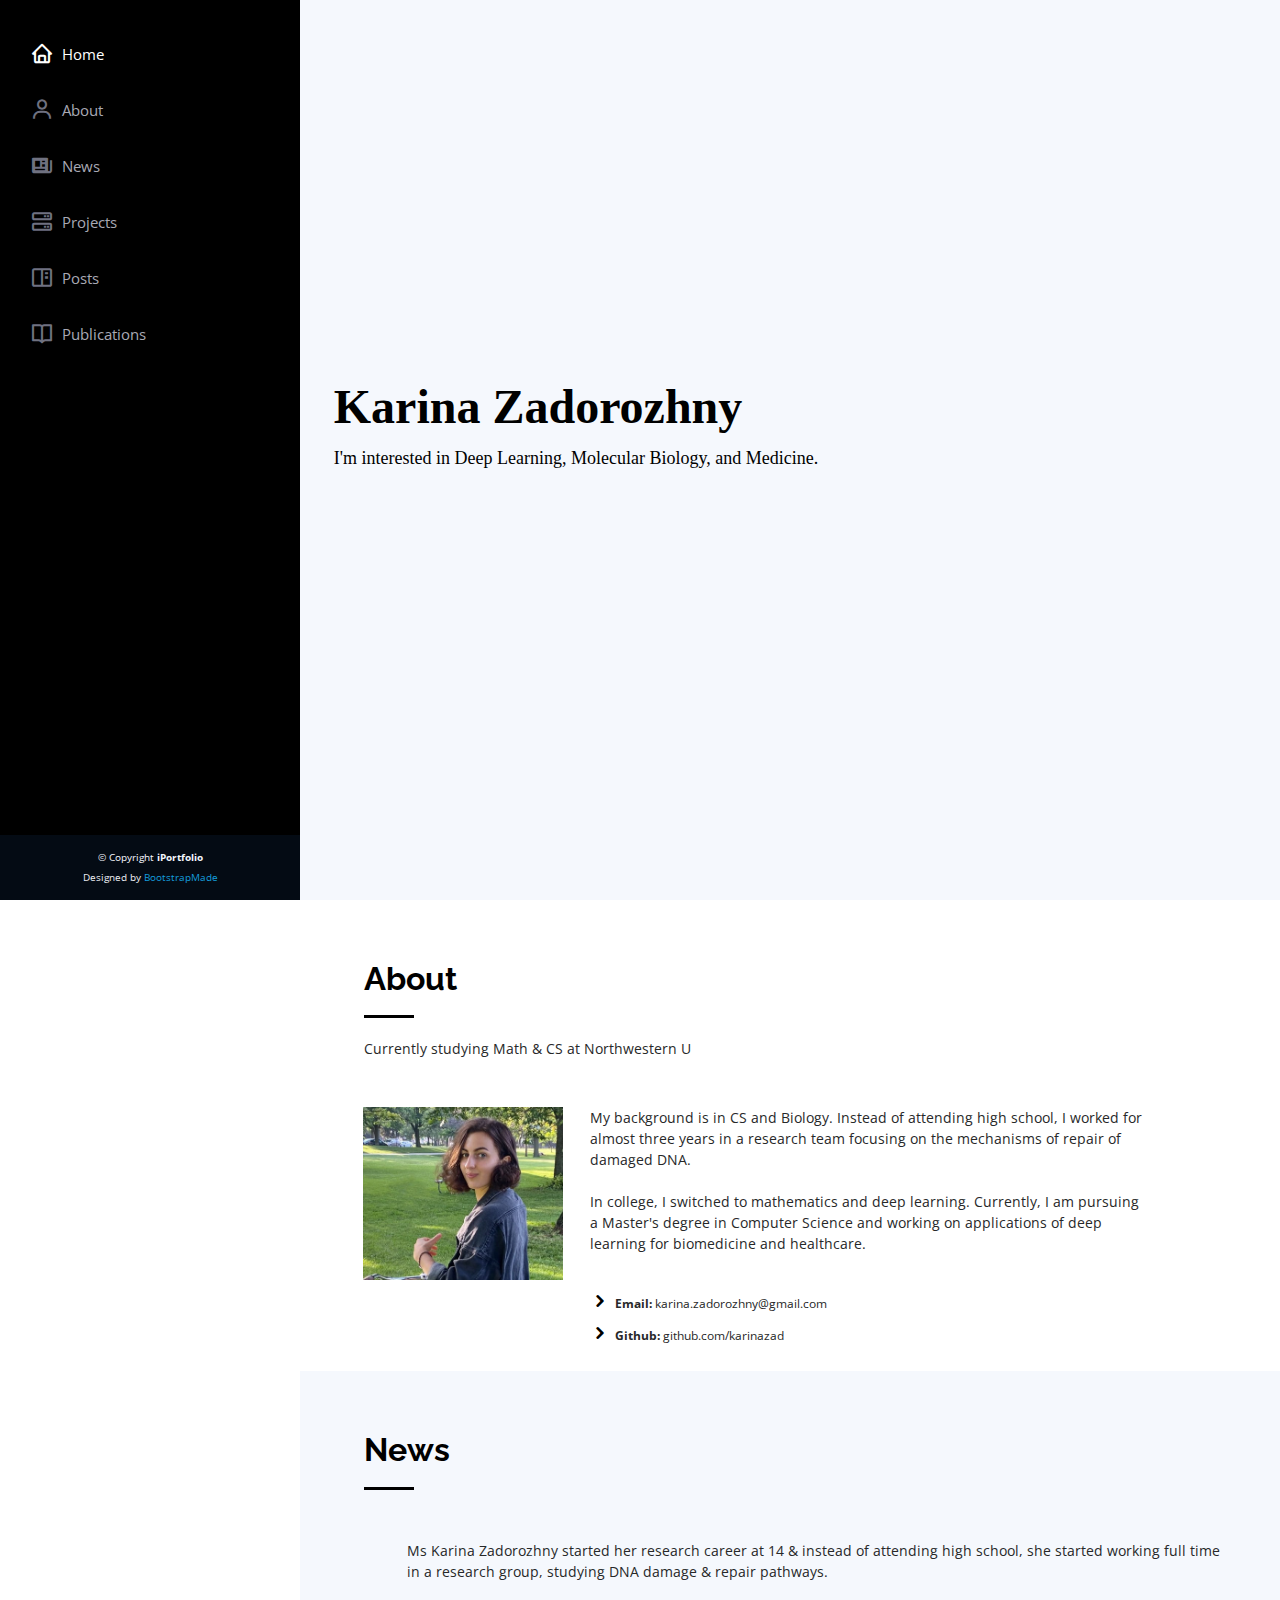
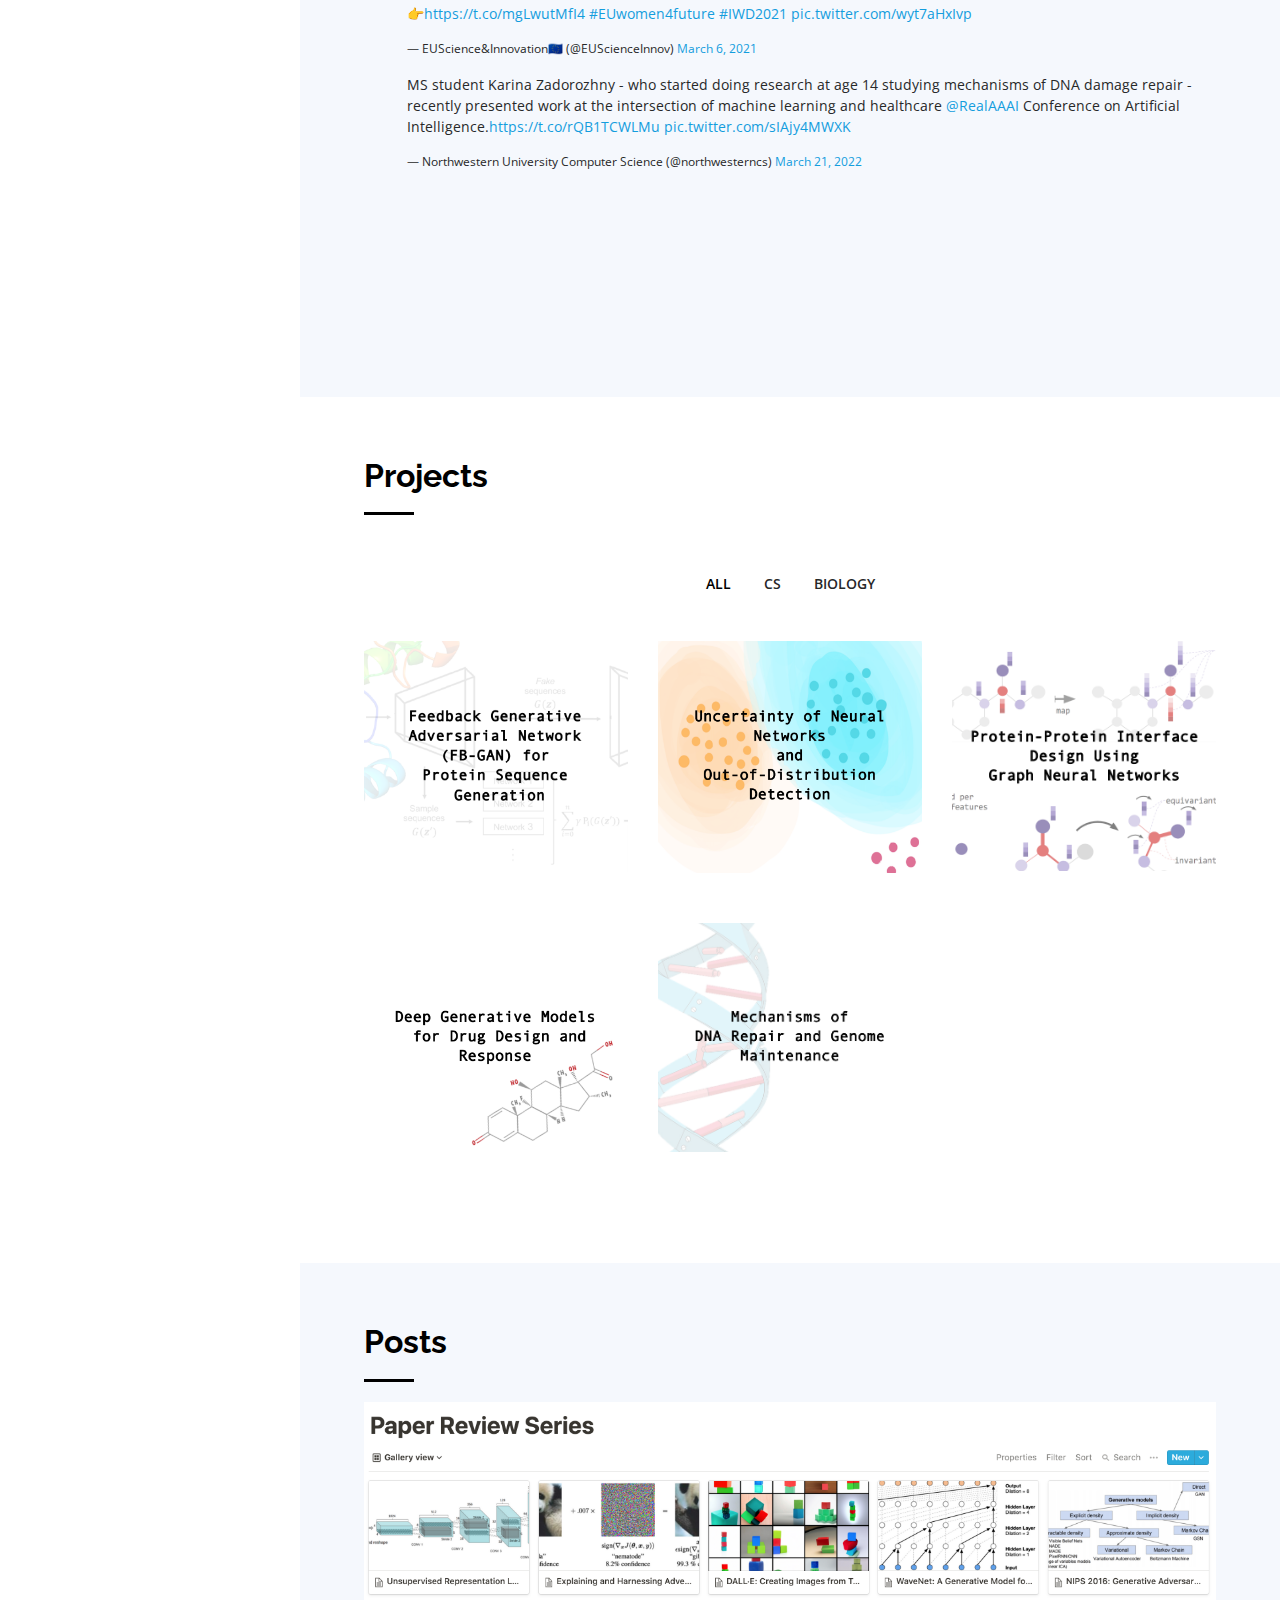
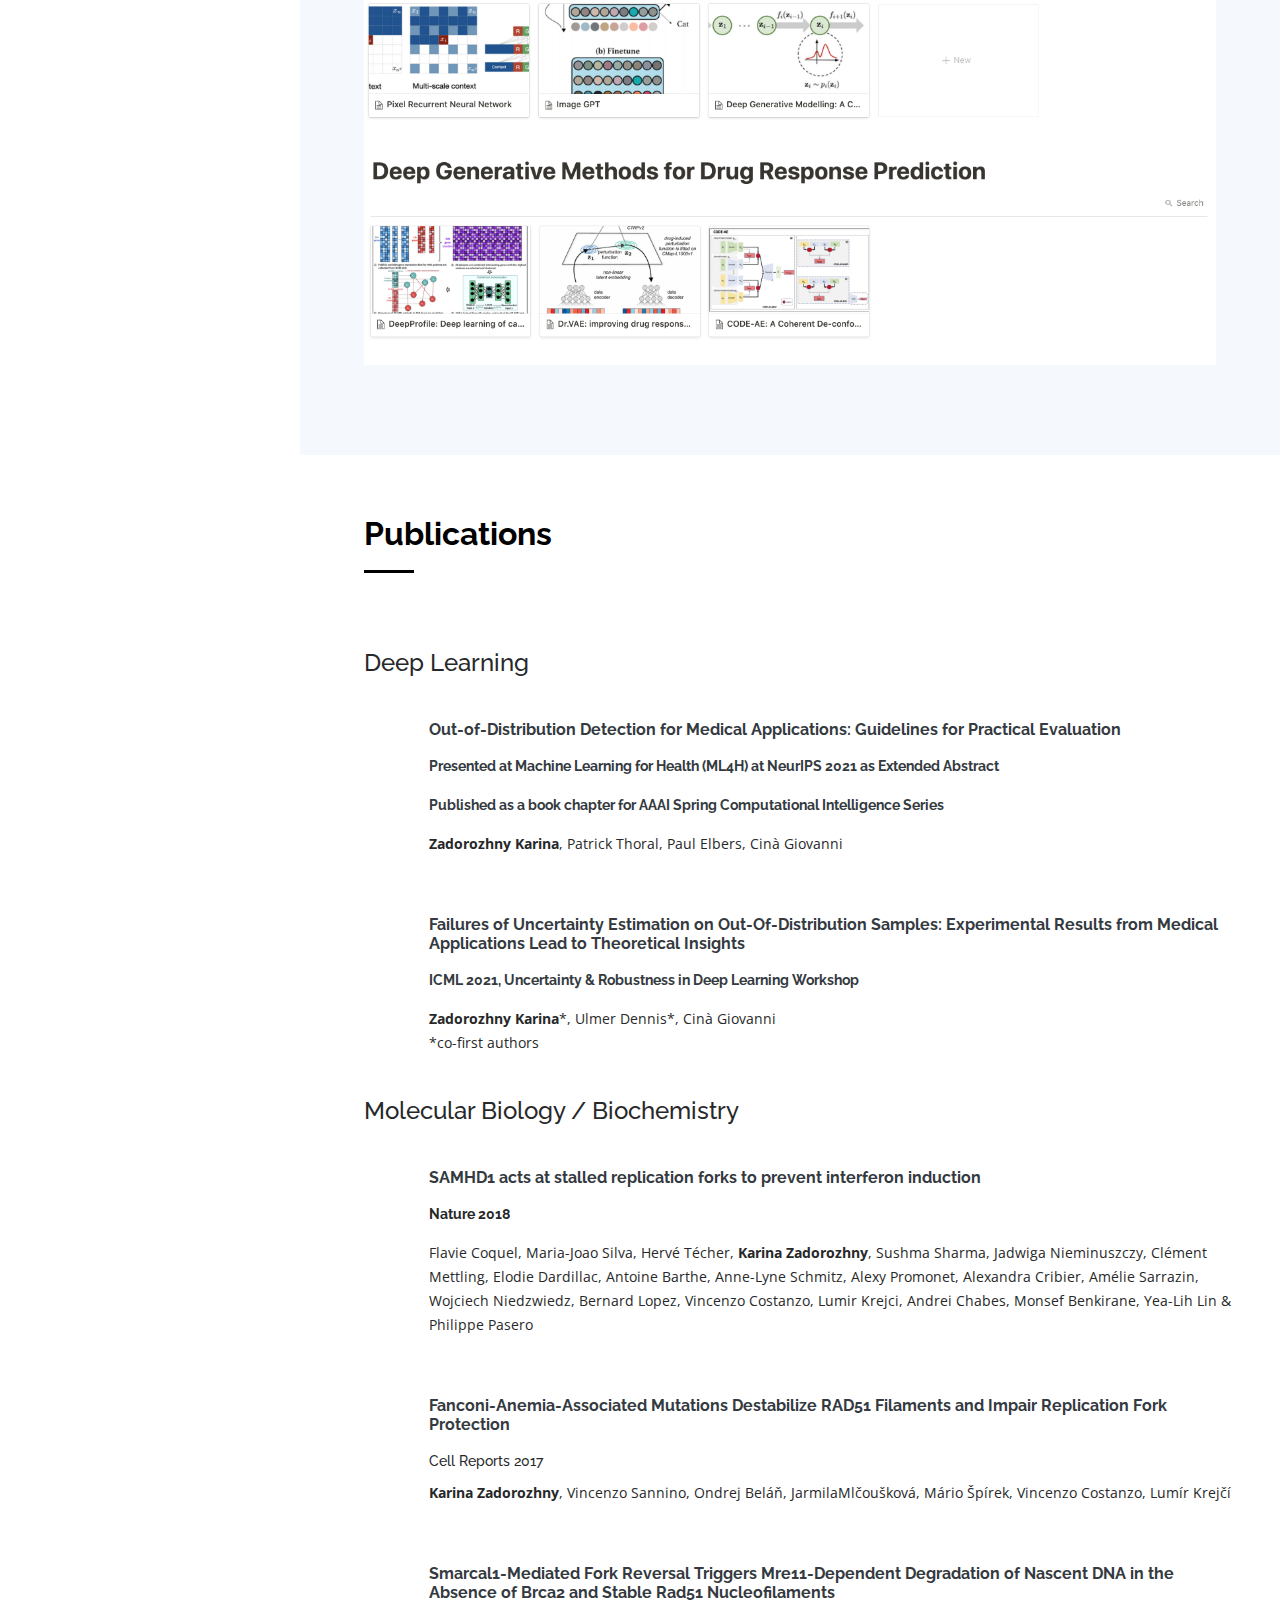
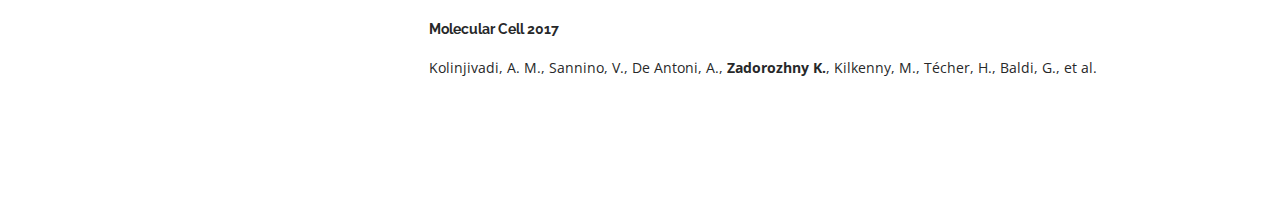
==== commit 7845bf41: "Update" ====
--- a/index.html
+++ b/index.html
@@ -48,9 +48,11 @@
         <ul>
           <li class="active"><a href="index.html"><i class="bx bx-home"></i> <span>Home</span></a></li>
           <li><a href="#about"><i class="bx bx-user"></i> <span>About</span></a></li>
-          <li><a href="#portfolio"><i class="bx bx-book-content"></i> Projects</a></li>
-          <li><a href="#posts"><i class="bx bx-file-blank"></i> <span>Posts</span></a></li>
-          <li><a href="#services"><i class="bx bx-server"></i> Publications</a></li>
+          <li><a href="#news"><i class="bx bxs-news"></i> News</a></li>
+          <li><a href="#portfolio"><i class="bx bx-server"></i> Projects</a></li>
+          <li><a href="#posts"><i class="bx bx-book-content"></i> <span>Posts</span></a></li>
+          <li><a href="#services"><i class="bx bx-book-open  "></i> Publications</a></li>
+
 
         </ul>
       </nav><!-- .nav-menu -->
@@ -110,94 +112,54 @@
 
           </div>
         </div>
-
-      </div>
-
-
-<!--    &lt;!&ndash; ======= Resume Section ======= &ndash;&gt;-->
-<!--&lt;!&ndash;    <section id="resume" class="resume">&ndash;&gt;-->
-<!--      <div class="container resume" >-->
-
-<!--        <div class="section-title">-->
-<!--&lt;!&ndash;          <h2>Resume</h2>&ndash;&gt;-->
-<!--        </div>-->
-
-<!--        <div class="row">-->
-<!--          <div class="col-lg-6" >-->
-
-<!--            <h3 class="resume-title">Education</h3>-->
-<!--            <div class="resume-item">-->
-<!--              <h4>MS in Computer Science</h4>-->
-<!--              <h5>2020 - 2022</h5>-->
-<!--              <p><em>Northwestern University, IL</em></p>-->
-<!--            </div>-->
-
-<!--            <div class="resume-item">-->
-<!--              <h4>BA in Mathematics</h4>-->
-<!--              <h5>2018 - 2022</h5>-->
-<!--              <p><em>Northwestern University, IL</em></p>-->
-<!--            </div>-->
-
-<!--            <h3 class="resume-title">Skills</h3>-->
-<!--            <div class="resume-item">-->
-<!--              <h4>Languages</h4>-->
-<!--              <p><em>Python, SQL, R, HTML/CSS</em></p>-->
-<!--              <br>-->
-<!--              <h4>Frameworks</h4>-->
-<!--              <p><em>TensorFlow, PyTorch, Flask</em></p>-->
-<!--            </div>-->
-
-<!--          </div>-->
-<!--          <div class="col-lg-6" data-aos-delay="100">-->
-<!--            <h3 class="resume-title">Research & Experience</h3>-->
-<!--            <div class="resume-item">-->
-<!--              <h4>Deep Learning Research Intern</h4>-->
-<!--              <h6>Pacmed</h6>-->
-<!--              <h5>January 2021 - June 2021 (<i>part time</i>)</h5>-->
-<!--              <p><em>Amsterdam, NL </em></p>-->
-<!--              <ul>-->
-<!--&lt;!&ndash;                <li>ion of the graphic, layout, and production communication materials</li>&ndash;&gt;-->
-<!--              </ul>-->
-<!--            </div>-->
-<!--            <div class="resume-item">-->
-<!--              <h4>Undergraduate Researcher</h4>-->
-<!--              <h6>Institute for Augmented Intelligence at Feinberg School of Medicine</h6>-->
-<!--              <h5>January 2021 - December 2021</h5>-->
-<!--               <p><em>Chicago, IL </em></p>-->
-<!--              <ul>-->
-<!--&lt;!&ndash;                <li>Developed numerous marketing programs (logos, brochures,infographics, presentations, and advertisements).</li>&ndash;&gt;-->
-<!--              </ul>-->
-<!--            </div>-->
-
-<!--            <div class="resume-item">-->
-<!--              <h4>Research Intern</h4>-->
-<!--              <h6>Buck Institute for Research on Aging</h6>-->
-<!--              <h5>January 2021 - December 2021</h5>-->
-<!--               <p><em>SF Bay Area, CA </em></p>-->
-<!--              <ul>-->
-<!--&lt;!&ndash;                <li>Developed numerous marketing programs (logos, brochures,infographics, presentations, and advertisements).</li>&ndash;&gt;-->
-<!--              </ul>-->
-<!--            </div>-->
-
-<!--            <div class="resume-item">-->
-<!--              <h4>Researcher</h4>-->
-<!--              <h6>Laboratory of Recombination and DNA Repair at Masaryk University</h6>-->
-<!--              <h5>September 2015 - July 2018</h5>-->
-<!--               <p><em>Brno, CZ </em></p>-->
-
-<!--            </div>-->
-
-<!--          </div>-->
-<!--        </div>-->
-
-<!--      </div>-->
-<!--    </section>&lt;!&ndash; End Resume Section &ndash;&gt;-->
-
-    </section><!-- End About Section -->
+      </div>
+
+
+         <!-- ======= News Section ======= -->
+        <section id="news" class="portfolio section-bg">
+          <div class="container">
+
+              <div class="section-title">
+                <h2>News</h2>
+              </div>
+
+            <div class="row"  style="margin-left: 5%;">
+
+             <blockquote class="twitter-tweet" data-conversation="none" data-theme="light" data-width="25%" data-height="200"
+
+             ><p lang="en" dir="ltr">
+                      Ms Karina Zadorozhny started her research career at 14 &amp; instead of attending high school,
+                      she started working full time in a research group, studying DNA damage &amp; repair pathways.<br>
+                      <br>👉<a href="https://t.co/mgLwutMfI4">https://t.co/mgLwutMfI4</a>
+                      <a href="https://twitter.com/hashtag/EUwomen4future?src=hash&amp;ref_src=twsrc%5Etfw">#EUwomen4future</a>
+                      <a href="https://twitter.com/hashtag/IWD2021?src=hash&amp;ref_src=twsrc%5Etfw">#IWD2021</a>
+                      <a href="https://t.co/wyt7aHxIvp">pic.twitter.com/wyt7aHxIvp</a></p>&mdash; EUScience&amp;Innovation🇪🇺 (@EUScienceInnov)
+                      <a href="https://twitter.com/EUScienceInnov/status/1368130494681018368?ref_src=twsrc%5Etfw">March 6, 2021</a>
+                  </blockquote> <script async src="https://platform.twitter.com/widgets.js" charset="utf-8"></script>
+
+
+              <blockquote class="twitter-tweet" data-width="25%" data-height="200"><p lang="en" dir="ltr">MS student Karina Zadorozhny - who started doing
+                research at age 14 studying mechanisms of DNA damage repair - recently presented work at the intersection
+                of machine learning and healthcare <a href="https://twitter.com/RealAAAI?ref_src=twsrc%5Etfw">@RealAAAI</a>
+                Conference on Artificial Intelligence.<a href="https://t.co/rQB1TCWLMu">https://t.co/rQB1TCWLMu</a>
+                <a href="https://t.co/sIAjy4MWXK">pic.twitter.com/sIAjy4MWXK</a></p>&mdash; Northwestern University Computer Science
+                (@northwesterncs) <a href="https://twitter.com/northwesterncs/status/1505921471335616513?ref_src=twsrc%5Etfw">March 21, 2022
+                </a></blockquote> <script async src="https://platform.twitter.com/widgets.js" charset="utf-8"></script>
+
+
+            <iframe style="border-radius: 10px; overflow: hidden;"   data-height="100%"  FRAMEBORDER="no" BORDER="0"
+               data-width="50%" src="https://www.em.muni.cz/en/science/10758-get-published-in-nature-first-then-graduate-from-high-school"></iframe>
+
+
+             </div>
+            </div>
+
+        </div>
+      </section>
 
 
     <!-- ======= Portfolio Section ======= -->
-    <section id="portfolio" class="portfolio section-bg">
+    <section id="portfolio" class="portfolio section">
       <div class="container">
 
         <div class="section-title">
@@ -272,7 +234,7 @@
 
 
         <!-- ======= Posts Section ======= -->
-    <section id="posts" class="section">
+    <section id="posts" class="section-bg">
       <div class="container">
         <div class="section-title">
           <h2>Posts</h2>
@@ -287,8 +249,8 @@
     </section><!-- End Posts Section -->
 
 
-    <!-- ======= Services Section ======= -->
-    <section id="services" class="services section-bg">
+    <!-- ======= Publications Section ======= -->
+    <section id="services" class="services section">
       <div class="container">
 
         <div class="section-title">
@@ -303,8 +265,9 @@
           <div>
               <h4 class="title"><a>
                 Out-of-Distribution Detection for Medical Applications: Guidelines for Practical Evaluation</a></h4>
-            <h4 class="description">(submitted)</h4>
-            <p class="description"><b>Zadorozhny Karina</b>, Patrick Thoral, Cinà Giovanni</p>
+            <h4 class="description title"> <a href="https://ml4health.github.io/2021/poster_D2.html"> Presented at Machine Learning for Health (ML4H) at NeurIPS 2021 as Extended Abstract </a></h4>
+             <h4 class="description title"> <a href="https://www.springer.com/series/7092">Published as a book chapter for AAAI Spring Computational Intelligence Series</a></h4>
+            <p class="description"><b>Zadorozhny Karina</b>, Patrick Thoral, Paul Elbers, Cinà Giovanni</p>
           </div>
         </div>
 
@@ -313,7 +276,7 @@
               <h4 class="title"><a href="http://www.gatsby.ucl.ac.uk/~balaji/udl2021/accepted-papers/UDL2021-paper-020.pdf">
                 Failures of Uncertainty Estimation on Out-Of-Distribution Samples: Experimental Results from Medical
               Applications Lead to Theoretical Insights</a></h4>
-            <h4 class="title">ICML 2021, Uncertainty & Robustness in Deep Learning Workshop</h4>
+            <h4 class="description title"> <a href="https://sites.google.com/view/udlworkshop2021/accepted-papers"> ICML 2021, Uncertainty & Robustness in Deep Learning Workshop</a></h4>
             <p class="description"><b>Zadorozhny Karina</b>*, Ulmer Dennis*, Cinà Giovanni <br>*co-first authors</p>
           </div>
         </div>
@@ -326,7 +289,7 @@
           <div>
               <h4 class="title"><a href="https://www.nature.com/articles/s41586-018-0050-1">
                 SAMHD1 acts at stalled replication forks to prevent interferon induction</a></h4>
-            <h4 class="title">Nature 2018</h4>
+            <h4 class="description title">Nature 2018</h4>
             <p class="description">Flavie Coquel, Maria-Joao Silva, Hervé Técher, <b> Karina Zadorozhny</b>,
               Sushma Sharma, Jadwiga Nieminuszczy, Clément Mettling, Elodie Dardillac,
               Antoine Barthe, Anne-Lyne Schmitz, Alexy Promonet, Alexandra Cribier,
@@ -340,7 +303,7 @@
             <h4 class="title"><a href="https://www.sciencedirect.com/science/article/pii/S2211124717313529">
               Fanconi-Anemia-Associated Mutations Destabilize RAD51 Filaments and Impair Replication Fork Protection
             </a>
-              <h4 class="title" >Cell Reports 2017</h4>
+              <h4 class="description" >Cell Reports 2017</h4>
               <p class="description">
                 <b>Karina Zadorozhny</b>, Vincenzo Sannino, Ondrej Beláň,
                 JarmilaMlčoušková, Mário Špírek, Vincenzo Costanzo, Lumír Krejčí
@@ -353,7 +316,7 @@
           <div>
             <h4 class="title"><a href="https://www.sciencedirect.com/science/article/pii/S1097276517304951">
             Smarcal1-Mediated Fork Reversal Triggers Mre11-Dependent Degradation of Nascent DNA in the Absence of Brca2 and Stable Rad51 Nucleofilaments            </a>
-              <h4 class="title" >Molecular Cell 2017</h4>
+              <h4 class="description title" >Molecular Cell 2017</h4>
               <p class="description">
                 Kolinjivadi, A. M.,
                 Sannino, V., De Antoni, A., <b> Zadorozhny K.</b>, Kilkenny, M., Técher, H., Baldi, G., et al.
@@ -366,7 +329,7 @@
 
     </section><!-- End Services Section -->
 
-
+    </section>
 
 
   </main><!-- End #main -->
